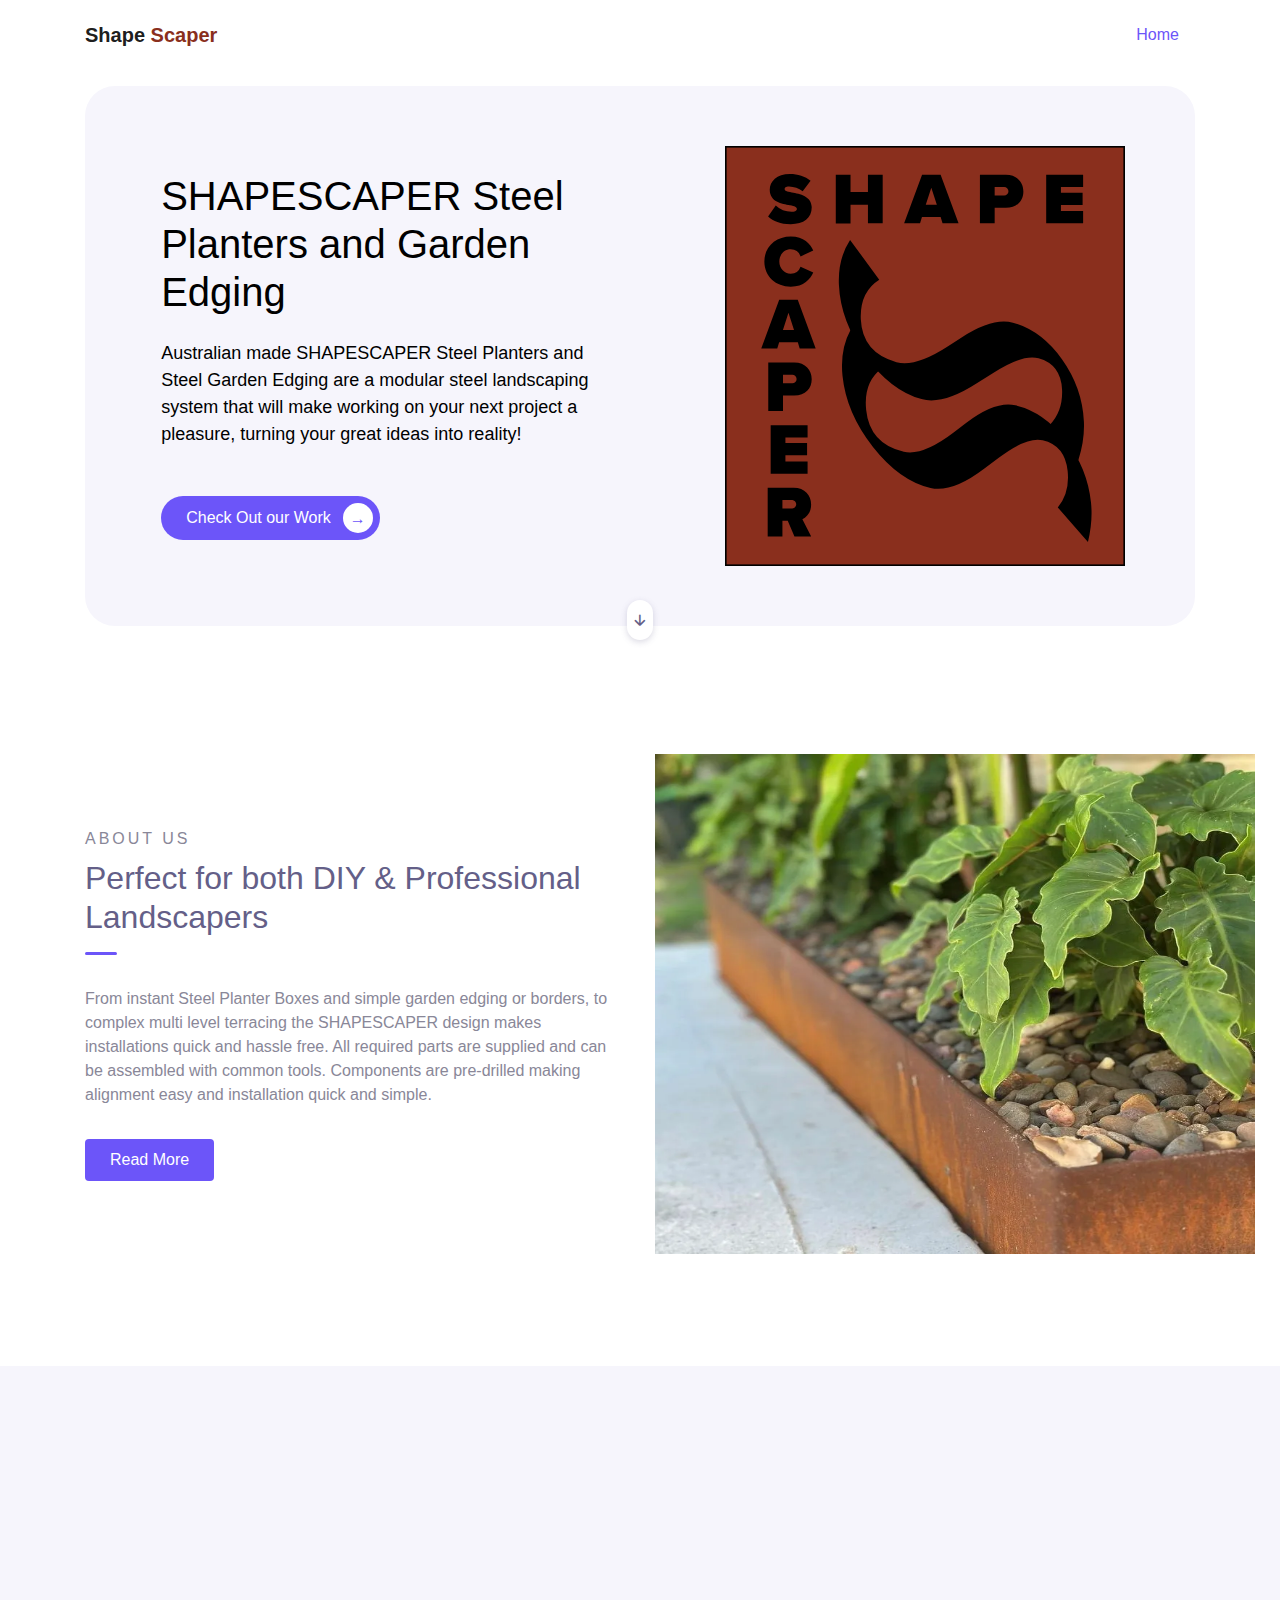
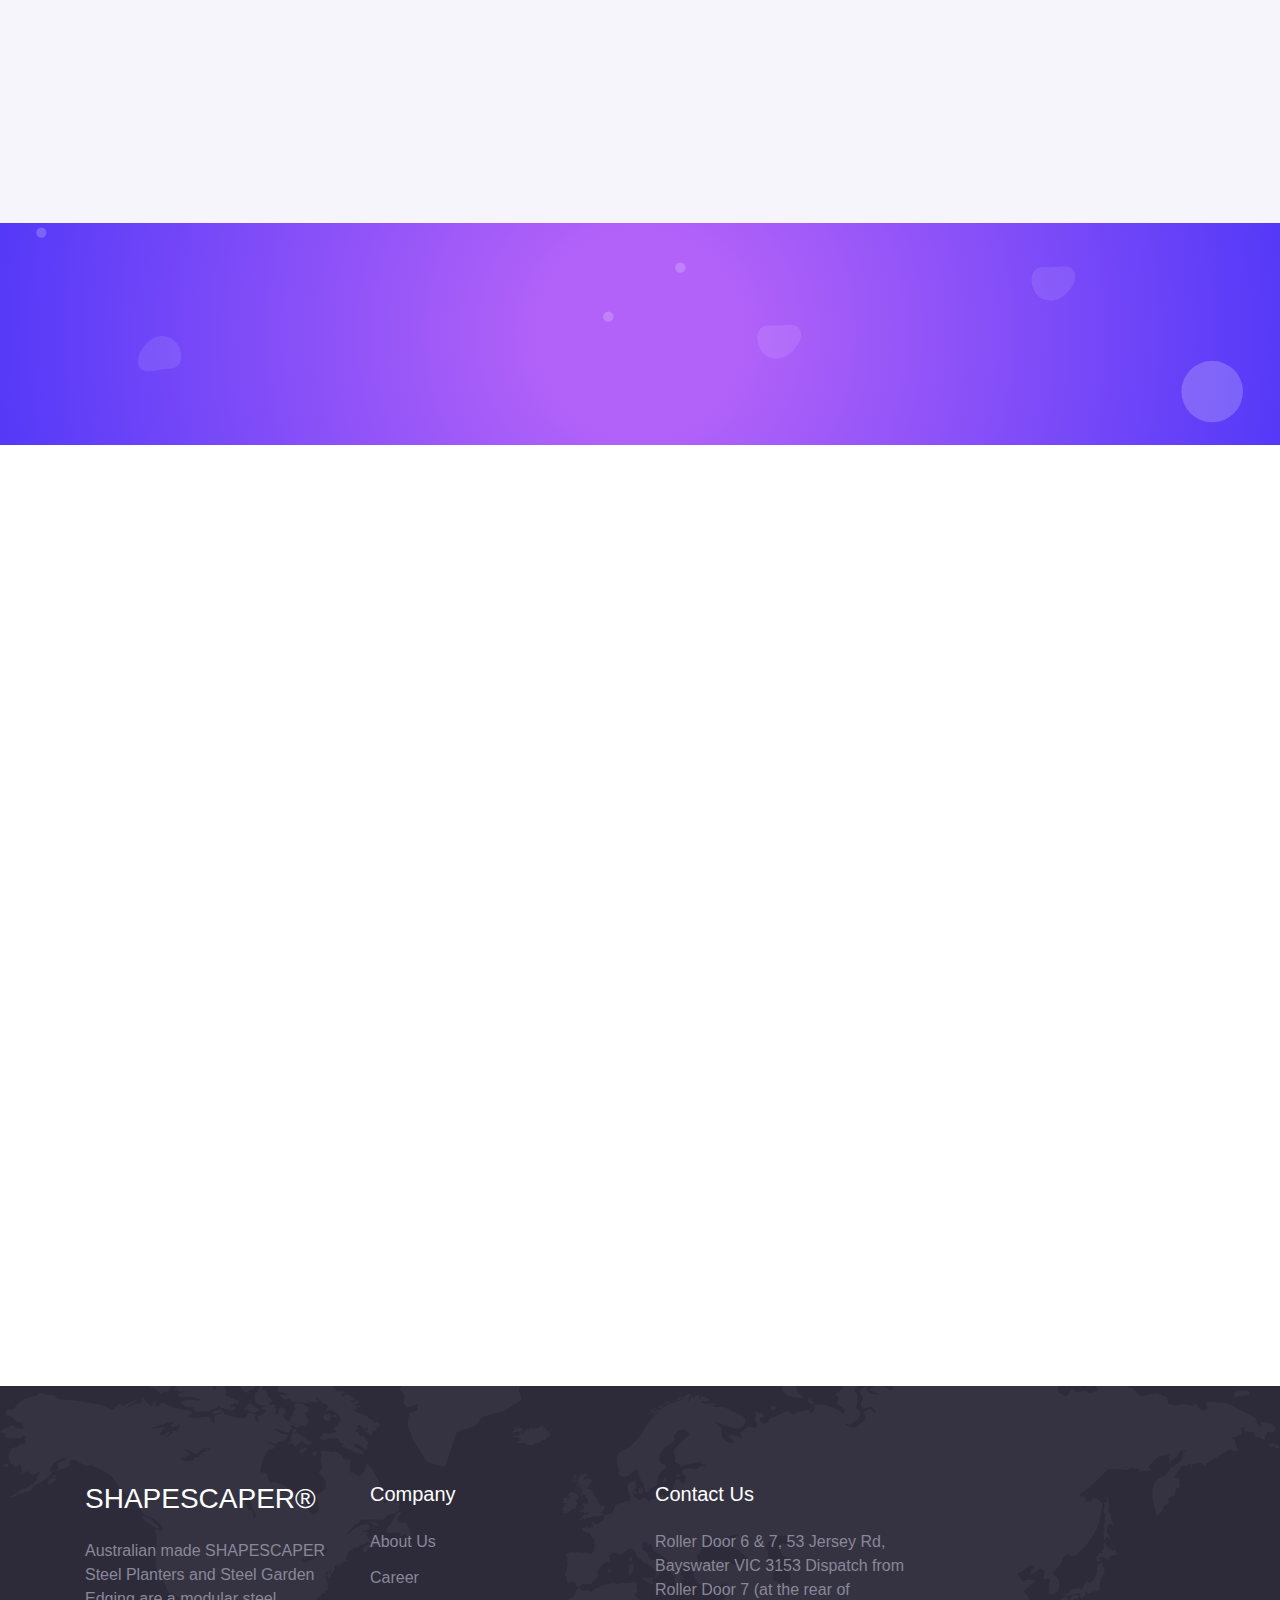
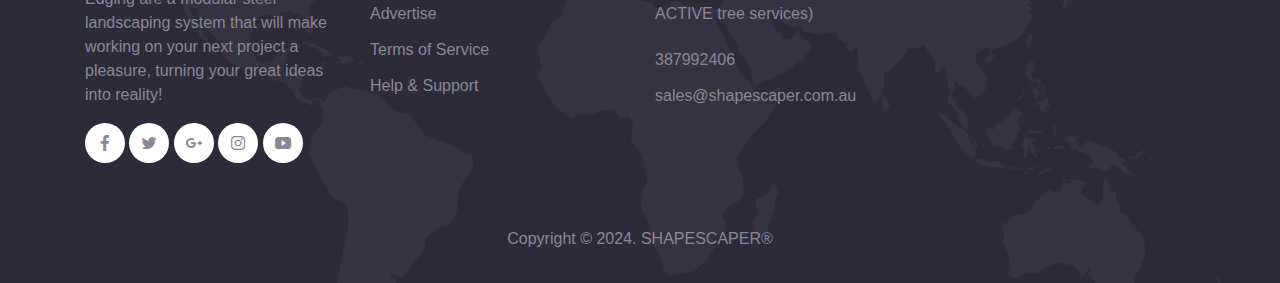
==== html/index.html @ 304dbf94 "added some stuff" ====
<!DOCTYPE html>
<html lang="en">
<head>
  <meta charset="UTF-8">
  <meta name="viewport" content="width=device-width, initial-scale=2">

  <meta http-equiv="X-UA-Compatible" content="ie=edge">
  <link rel="icon" href="../assets/img/Shapescaper™_logoB.svg" type="image/x-icon">

  <title>Shape Scaper</title>

  <link rel="stylesheet" href="../assets/css/maicons.css">

  <link rel="stylesheet" href="../assets/css/bootstrap.css">

  <link rel="stylesheet" href="../assets/vendor/animate/animate.css">

  <link rel="stylesheet" href="../assets/css/theme.css">

</head>
<body>

  <!-- Back to top button -->
  <div class="back-to-top"></div>

  <header>
    <nav class="navbar navbar-expand-lg navbar-light bg-white sticky" data-offset="500">
      <div class="container">
        <!-- <a href="#" class="navbar-brand">Shape<span class="text-primary"> Scaper</span></a> -->
        <a href="#" class="navbar-brand">Shape<font style="color: #8A2F1D;"> Scaper</ss=></a>

        <button class="navbar-toggler" data-toggle="collapse" data-target="#navbarContent" aria-controls="navbarContent" aria-expanded="false" aria-label="Toggle navigation">
          <span class="navbar-toggler-icon"></span>
        </button>

        <div class="navbar-collapse collapse" id="navbarContent">
          <ul class="navbar-nav ml-auto">
            <li class="nav-item active">
              <a class="nav-link" href="index.html">Home</a>
            </li>
            <!-- <li class="nav-item">
              <a class="nav-link" href="about.html">About</a>
            </li>
            <li class="nav-item">
              <a class="nav-link" href="service.html">Services</a>
            </li>
            <li class="nav-item">
              <a class="nav-link" href="blog.html">Blog</a>
            </li>
            <li class="nav-item">
              <a class="nav-link" href="contact.html">Contact</a>
            </li>
            <li class="nav-item">
              <a class="btn btn-primary ml-lg-2" href="#">Free Analytics</a>
            </li> -->
          </ul>
        </div>

      </div>
    </nav>

    <div class="container">
      <div class="page-banner home-banner">
        <div class="row align-items-center flex-wrap-reverse h-100">
          <div class="col-md-6 py-5 wow fadeInLeft">
            <font style="color: #000000;"><h1 class="mb-4">SHAPESCAPER Steel Planters and Garden Edging</h1></font>
            <font style="color: #000000;"><p class="text-lg text mb-5">Australian made SHAPESCAPER Steel Planters and Steel Garden Edging are a modular steel landscaping system that will make
            working on your next project a pleasure, turning your great ideas into reality!</p></font>
            <!-- <a href="#" class="btn btn-primary btn-split">Check Out our Work <div class="fab"><span class="mai-play"></span></div></a> -->
            <a href="#" class="btn btn-primary btn-split">Check Out our Work <div class="fab"><span class="mai-arrow">&rarr;</span></div></a>
          </div>
          <div class="col-md-6 py-5 wow zoomIn">
            <div class="img-fluid text-center">
              <img src="../assets/img/Shapescaper™_logoB.svg" alt="">
            </div>
          </div>
        </div>
        <a href="#about" class="btn-scroll" data-role="smoothscroll"><span class="mai-arrow-down"></span></a>
      </div>
    </div>
  </header>

  <!-- <div class="page-section">
    <div class="container">
      <div class="row">
        <div class="col-lg-4">
          <div class="card-service wow fadeInUp">
            <div class="header">
              <img src="../assets/img/services/service-1.svg" alt="">
            </div>
            <div class="body">
              <h5 class="text-secondary">SEO Consultancy</h5>
              <p>We help you define your SEO objective & develop a realistic strategy with you</p>
              <a href="service.html" class="btn btn-primary">Read More</a>
            </div>
          </div>
        </div>
        <div class="col-lg-4">
          <div class="card-service wow fadeInUp">
            <div class="header">
              <img src="../assets/img/services/service-2.svg" alt="">
            </div>
            <div class="body">
              <h5 class="text-secondary">Content Marketing</h5>
              <p>We help you define your SEO objective & develop a realistic strategy with you</p>
              <a href="service.html" class="btn btn-primary">Read More</a>
            </div>
          </div>
        </div>
        <div class="col-lg-4">
          <div class="card-service wow fadeInUp">
            <div class="header">
              <img src="../assets/img/services/service-3.svg" alt="">
            </div>
            <div class="body">
              <h5 class="text-secondary">Keyword Research</h5>
              <p>We help you define your SEO objective & develop a realistic strategy with you</p>
              <a href="service.html" class="btn btn-primary">Read More</a>
            </div>
          </div>
        </div>
      </div>
    </div> comment this .container
  </div> -->
  <!-- .page-section -->

  <div class="page-section" id="about">
    <div class="container">
      <div class="row align-items-center">
        <div class="col-lg-6 py-3 wow fadeInUp">
          <span class="subhead">About us</span>
          <h2 class="title-section">Perfect for both DIY & Professional Landscapers</h2>
          <div class="divider"></div>

          <p>From instant Steel Planter Boxes and simple garden edging or borders, to complex multi level terracing the SHAPESCAPER
          design makes installations quick and hassle free.
          All required parts are supplied and can be assembled with common tools. Components are pre-drilled making alignment easy
          and installation quick and simple.</p>
          <a href="#" class="btn btn-primary mt-3">Read More</a>
        </div>
        <div class="col-lg-6 py-3 wow fadeInRight">
          <div class="img-fluid py-3 text-center">
            <img style="width: 600px; height: 500px;" src="../assets/img/1.webp" alt="">
          </div>
        </div>
      </div>
    </div> <!-- .container -->
  </div> <!-- .page-section -->

  <div class="page-section bg-light">
    <div class="container">
      <div class="text-center wow fadeInUp">
        <div class="subhead">Our services</div>
        <h2 class="title-section">Australian made Quality and Durability</h2>
        <div class="divider mx-auto"></div>
      </div>

      <div class="row">
        <div class="col-sm-6 col-lg-4 col-xl-3 py-3 wow zoomIn">
          <div class="features">
            <div class="header mb-3">
              <img style="height: 55px; width: 55px; border-radius: 50px;" src="../assets/img/2.webp" alt="">
            </div>
            <h5>Example</h5>
            <p>Example</p>
          </div>
        </div>
        <div class="col-sm-6 col-lg-4 col-xl-3 py-3 wow zoomIn">
          <div class="features">
            <div class="header mb-3">
              <img style="height: 55px; width: 55px; border-radius: 50px;" src="../assets/img/2.webp" alt="">
            </div>
            <h5>Example</h5>
            <p>Example</p>
          </div>
        </div>
        <div class="col-sm-6 col-lg-4 col-xl-3 py-3 wow zoomIn">
          <div class="features">
            <div class="header mb-3">
              <img style="height: 55px; width: 55px; border-radius: 50px;" src="../assets/img/2.webp" alt="">
            </div>
            <h5>Example</h5>
            <p>Example</p>
          </div>
        </div>
        <div class="col-sm-6 col-lg-4 col-xl-3 py-3 wow zoomIn">
          <div class="features">
            <div class="header mb-3">
              <img style="height: 55px; width: 55px; border-radius: 50px;" src="../assets/img/2.webp" alt="">
            </div>
            <h5>Example</h5>
            <p>Example</p>
          </div>
        </div>
        <!-- <div class="col-sm-6 col-lg-4 col-xl-3 py-3 wow zoomIn">
          <div class="features">
            <div class="header mb-3">
              <span class="mai-business"></span>
            </div>
            <h5>OnSite SEO</h5>
            <p>We analyse your website's structure, internal architecture & other key</p>
          </div>
        </div>
        <div class="col-sm-6 col-lg-4 col-xl-3 py-3 wow zoomIn">
          <div class="features">
            <div class="header mb-3">
              <span class="mai-business"></span>
            </div>
            <h5>OnSite SEO</h5>
            <p>We analyse your website's structure, internal architecture & other key</p>
          </div>
        </div>
        <div class="col-sm-6 col-lg-4 col-xl-3 py-3 wow zoomIn">
          <div class="features">
            <div class="header mb-3">
              <span class="mai-business"></span>
            </div>
            <h5>OnSite SEO</h5>
            <p>We analyse your website's structure, internal architecture & other key</p>
          </div>
        </div>
        <div class="col-sm-6 col-lg-4 col-xl-3 py-3 wow zoomIn">
          <div class="features">
            <div class="header mb-3">
              <span class="mai-business"></span>
            </div>
            <h5>OnSite SEO</h5>
            <p>We analyse your website's structure, internal architecture & other key</p>
          </div>
        </div>
        <div class="col-sm-6 col-lg-4 col-xl-3 py-3 wow zoomIn">
          <div class="features">
            <div class="header mb-3">
              <span class="mai-business"></span>
            </div>
            <h5>OnSite SEO</h5>
            <p>We analyse your website's structure, internal architecture & other key</p>
          </div>
        </div>
        <div class="col-sm-6 col-lg-4 col-xl-3 py-3 wow zoomIn">
          <div class="features">
            <div class="header mb-3">
              <span class="mai-business"></span>
            </div>
            <h5>OnSite SEO</h5>
            <p>We analyse your website's structure, internal architecture & other key</p>
          </div>
        </div>
        <div class="col-sm-6 col-lg-4 col-xl-3 py-3 wow zoomIn">
          <div class="features">
            <div class="header mb-3">
              <span class="mai-business"></span>
            </div>
            <h5>OnSite SEO</h5>
            <p>We analyse your website's structure, internal architecture & other key</p>
          </div>
        </div> -->
      </div>
    </div> <!-- .container -->
  </div> <!-- .page-section -->

  <div class="page-section banner-seo-check">
    <div class="wrap bg-image" style="background-image: url(../assets/img/bg_pattern.svg);">
      <div class="container text-center">
        <div class="row justify-content-center wow fadeInUp">
          <div class="col-lg-8">
            <h2 class="mb-4">Open Mon-Fri 7.00am-5.00pm</h2>
            <!-- <form action="#">
              <input type="text" class="form-control" placeholder="E.g google.com">
              <button type="submit" class="btn btn-success">Check Now</button>
            </form> -->
          </div>
        </div>
      </div> <!-- .container -->
    </div> <!-- .wrap -->
  </div> <!-- .page-section -->

  <!-- <div class="page-section">
    <div class="container">
      <div class="text-center wow fadeInUp">
        <div class="subhead">Pricing Plan</div>
        <h2 class="title-section">Choose plan the right for you</h2>
        <div class="divider mx-auto"></div>
      </div>
      <div class="row mt-5">
        <div class="col-lg-4 py-3 wow zoomIn">
          <div class="card-pricing">
            <div class="header">
              <div class="pricing-type">Basic</div>
              <div class="price">
                <span class="dollar">$</span>
                <h1>39<span class="suffix">.99</span></h1>
              </div>
              <h5>Per Month</h5>
            </div>
            <div class="body">
              <p>25 Analytics <span class="suffix">Campaign</span></p>
              <p>1,300 Change <span class="suffix">Keywords</span></p>
              <p>Social Media <span class="suffix">Reviews</span></p>
              <p>1 Free <span class="suffix">Optimization</span></p>
              <p>24/7 <span class="suffix">Support</span></p>
            </div>
            <div class="footer">
              <a href="#" class="btn btn-pricing btn-block">Subscribe</a>
            </div>
          </div>
        </div>

        <div class="col-lg-4 py-3 wow zoomIn">
          <div class="card-pricing marked">
            <div class="header">
              <div class="pricing-type">Standar</div>
              <div class="price">
                <span class="dollar">$</span>
                <h1>59<span class="suffix">.99</span></h1>
              </div>
              <h5>Per Month</h5>
            </div>
            <div class="body">
              <p>25 Analytics <span class="suffix">Campaign</span></p>
              <p>1,300 Change <span class="suffix">Keywords</span></p>
              <p>Social Media <span class="suffix">Reviews</span></p>
              <p>1 Free <span class="suffix">Optimization</span></p>
              <p>24/7 <span class="suffix">Support</span></p>
            </div>
            <div class="footer">
              <a href="#" class="btn btn-pricing btn-block">Subscribe</a>
            </div>
          </div>
        </div>

        <div class="col-lg-4 py-3 wow zoomIn">
          <div class="card-pricing">
            <div class="header">
              <div class="pricing-type">Professional</div>
              <div class="price">
                <span class="dollar">$</span>
                <h1>99<span class="suffix">.99</span></h1>
              </div>
              <h5>Per Month</h5>
            </div>
            <div class="body">
              <p>25 Analytics <span class="suffix">Campaign</span></p>
              <p>1,300 Change <span class="suffix">Keywords</span></p>
              <p>Social Media <span class="suffix">Reviews</span></p>
              <p>1 Free <span class="suffix">Optimization</span></p>
              <p>24/7 <span class="suffix">Support</span></p>
            </div>
            <div class="footer">
              <a href="#" class="btn btn-pricing btn-block">Subscribe</a>
            </div>
          </div>
        </div>

      </div>
    </div> 
    .container
  </div>  -->
  <!-- .page-section -->

  <!-- Banner info -->
  <!--<div class="page-section banner-info">
    <div class="wrap bg-image" style="background-image: url(../assets/img/bg_pattern.svg);">
      <div class="container">
        <div class="row align-items-center">
          <div class="col-lg-6 py-3 pr-lg-5 wow fadeInUp">
            <h2 class="title-section">SEO to Improve Brand <br> Visibility</h2>
            <div class="divider"></div>
            <p>We're an experienced and talented team of passionate consultants who breathe with search engine marketing.</p>
            
            <ul class="theme-list theme-list-light text-white">
              <li>
                <div class="h5">SEO Content Strategy</div>
                <p>Lorem ipsum dolor sit amet, consetetur sadipscing elitr, sed diam nonumy eirmod tempor</p>
              </li>
              <li>
                <div class="h5">B2B SEO</div>
                <p>Lorem ipsum dolor sit amet, consetetur sadipscing elitr, sed diam nonumy eirmod tempor</p>
              </li>
            </ul>
          </div>
          <div class="col-lg-6 py-3 wow fadeInRight">
            <div class="img-fluid text-center">
              <img src="../assets/img/banner_image_2.svg" alt="">
            </div>
          </div>
        </div>
      </div>
    </div> .wrap
  </div> -->
  <!-- .page-section -->

  <!-- Blog -->
  <div class="page-section">
    <div class="container">
      <div class="text-center wow fadeInUp">
        <div class="subhead">Our Products</div>
        <h2 class="title-section">Choose product thats right for you</h2>
        <div class="divider mx-auto"></div>
      </div>

      <div class="row mt-5">
        <div class="col-lg-4 py-3 wow fadeInUp">
          <div class="card-blog">
            <div class="header">
              <div class="post-thumb">
                <img src="../assets/img/3.webp" alt="">
              </div>
            </div>
            <div class="body">
              <h5 class="post-title"><a href="#">Steel Hexagonal Planters</a></h5>
              <div class="post-date">SHAPESCAPER® planters feature a modular design that creates extremely durable and attractive weathering steel planters
              suitable for both domestic and commercial installation. The design incorporates smooth rounded edges and a top 40mm x
              20mm return rim for added strength and safety. Planters are supplied in two halves that are easily joined. They can also
              be combined with a range of extender lengths and angled corners to create your own custom designs. Pre-drilled holes
              make assembly very easy and alignment perfect every time.</div>
            </div>
          </div>
        </div>
        
        <div class="col-lg-4 py-3 wow fadeInUp">
          <div class="card-blog">
            <div class="header">
              <div class="post-thumb">
                <img src="../assets/img/4.webp" alt="">
              </div>
            </div>
            <div class="body">
              <h5 class="post-title"><a href="#">Steel Box Planters</a></h5>
              <div class="post-date">SHAPESCAPER® planters feature a modular design that creates extremely durable and attractive weathering steel planters
              suitable for both domestic and commercial installation. The design incorporates smooth rounded edges and a top 40mm x
              20mm return rim for added strength and safety. Planters are supplied in two halves that are easily joined. They can also
              be combined with a range of extender lengths to create your own custom designs. Pre-drilled holes make assembly very
              easy and alignment perfect every time.</div>
            </div>
          </div>
        </div>

        <div class="col-lg-4 py-3 wow fadeInUp">
          <div class="card-blog">
            <div class="header">
              <div class="post-thumb">
                <img src="../assets/img/5.webp" alt="">
              </div>
            </div>
            <div class="body">
              <h5 class="post-title"><a href="#">Steel Ring Planters</a></h5>
              <div class="post-date">SHAPESCAPER® ring planters integrate perfectly into any edging design and create extremely durable and attractive raised
              planters suitable for both domestic and commercial installation. The design incorporates smooth rounded top edges for added strength and safety. SHAPESCAPER® Rings can be supplied as either “open” , so they can go around existing trees or “closed”. Rings feature pre-drilled holes and pre-fixed connector plates that make alignment and closure quick and easy using the
              supplied rivets.</div>
            </div>
          </div>
        </div>

        <div class="col-12 mt-4 text-center wow fadeInUp">
          <a href="#" class="btn btn-primary">View More</a>
        </div>
      </div>
    </div>
  </div>

  <footer class="page-footer bg-image" style="background-image: url(../assets/img/world_pattern.svg);">
    <div class="container">
      <div class="row mb-5">
        <div class="col-lg-3 py-3">
          <h3>SHAPESCAPER®</h3>
          <p>Australian made SHAPESCAPER Steel Planters and Steel Garden Edging are a modular steel landscaping system that will make
          working on your next project a pleasure, turning your great ideas into reality!</p>

          <div class="social-media-button">
            <a href="#"><span class="mai-logo-facebook-f"></span></a>
            <a href="#"><span class="mai-logo-twitter"></span></a>
            <a href="#"><span class="mai-logo-google-plus-g"></span></a>
            <a href="#"><span class="mai-logo-instagram"></span></a>
            <a href="#"><span class="mai-logo-youtube"></span></a>
          </div>
        </div>
        <div class="col-lg-3 py-3">
          <h5>Company</h5>
          <ul class="footer-menu">
            <li><a href="#">About Us</a></li>
            <li><a href="#">Career</a></li>
            <li><a href="#">Advertise</a></li>
            <li><a href="#">Terms of Service</a></li>
            <li><a href="#">Help & Support</a></li>
          </ul>
        </div>
        <div class="col-lg-3 py-3">
          <h5>Contact Us</h5>
          <p>Roller Door 6 & 7, 53 Jersey Rd, Bayswater VIC 3153
          Dispatch from Roller Door 7
          (at the rear of ACTIVE tree services)</p>
          <a href="#" class="footer-link">387992406</a>
          <a href="#" class="footer-link">sales@shapescaper.com.au</a>
        </div>
        <!-- <div class="col-lg-3 py-3">
          <h5>Newsletter</h5>
          <p>Get updates, news or events on your mail.</p>
          <form action="#">
            <input type="text" class="form-control" placeholder="Enter your email..">
            <button type="submit" class="btn btn-success btn-block mt-2">Subscribe</button>
          </form>
        </div> -->
      </div>

      <p class="text-center" id="copyright">Copyright &copy; 2024. SHAPESCAPER®</a></p>
    </div>
  </footer>

<script src="../assets/js/jquery-3.5.1.min.js"></script>

<script src="../assets/js/bootstrap.bundle.min.js"></script>

<script src="../assets/js/google-maps.js"></script>

<script src="../assets/vendor/wow/wow.min.js"></script>

<script src="../assets/js/theme.js"></script>
  
</body>
</html>
---- assets/css/maicons.css ----
@font-face {
  font-family: 'maicons';
  src:  url('../fonts/maicons.eot?c9nlkl');
  src:  url('../fonts/maicons.eot?c9nlkl#iefix') format('embedded-opentype'),
    url('../fonts/maicons.ttf?c9nlkl') format('truetype'),
    url('../fonts/maicons.woff?c9nlkl') format('woff'),
    url('../fonts/maicons.svg?c9nlkl#maicons') format('svg');
  font-weight: normal;
  font-style: normal;
  font-display: block;
}

[class^="mai-"], [class*=" mai-"] {
  /* use !important to prevent issues with browser extensions that change fonts */
  font-family: 'maicons' !important;
  speak: none;
  font-style: normal;
  font-weight: normal;
  font-variant: normal;
  text-transform: none;
  line-height: 1;

  /* Better Font Rendering =========== */
  -webkit-font-smoothing: antialiased;
  -moz-osx-font-smoothing: grayscale;
}

.mai-add:before {
  content: "\e900";
}
.mai-add-circle:before {
  content: "\e901";
}
.mai-add-circle-outline:before {
  content: "\e902";
}
.mai-airplane:before {
  content: "\e903";
}
.mai-airplane-outline:before {
  content: "\e904";
}
.mai-alarm:before {
  content: "\e905";
}
.mai-alarm-outline:before {
  content: "\e906";
}
.mai-albums:before {
  content: "\e907";
}
.mai-albums-outline:before {
  content: "\e908";
}
.mai-alert:before {
  content: "\e909";
}
.mai-alert-circle:before {
  content: "\e90a";
}
.mai-alert-circle-outline:before {
  content: "\e90b";
}
.mai-analytics:before {
  content: "\e90c";
}
.mai-analytics-outline:before {
  content: "\e90d";
}
.mai-aperture:before {
  content: "\e90e";
}
.mai-aperture-outline:before {
  content: "\e90f";
}
.mai-apps:before {
  content: "\e910";
}
.mai-apps-outline:before {
  content: "\e911";
}
.mai-archive:before {
  content: "\e912";
}
.mai-archive-outline:before {
  content: "\e913";
}
.mai-arrow-back:before {
  content: "\e914";
}
.mai-arrow-back-circle:before {
  content: "\e915";
}
.mai-arrow-back-circle-outline:before {
  content: "\e916";
}
.mai-arrow-down:before {
  content: "\e917";
}
.mai-arrow-down-circle:before {
  content: "\e918";
}
.mai-arrow-down-circle-outline:before {
  content: "\e919";
}
.mai-arrow-forward:before {
  content: "\e91a";
}
.mai-arrow-forward-circle:before {
  content: "\e91b";
}
.mai-arrow-forward-circle-outline:before {
  content: "\e91c";
}
.mai-arrow-redo:before {
  content: "\e91d";
}
.mai-arrow-redo-circle:before {
  content: "\e91e";
}
.mai-arrow-redo-circle-outline:before {
  content: "\e91f";
}
.mai-arrow-redo-outline:before {
  content: "\e920";
}
.mai-arrow-undo:before {
  content: "\e921";
}
.mai-arrow-undo-circle:before {
  content: "\e922";
}
.mai-arrow-undo-circle-outline:before {
  content: "\e923";
}
.mai-arrow-undo-outline:before {
  content: "\e924";
}
.mai-arrow-up:before {
  content: "\e925";
}
.mai-arrow-up-circle:before {
  content: "\e926";
}
.mai-arrow-up-circle-outline:before {
  content: "\e927";
}
.mai-at:before {
  content: "\e928";
}
.mai-at-circle:before {
  content: "\e929";
}
.mai-at-circle-outline:before {
  content: "\e92a";
}
.mai-attach:before {
  content: "\e92b";
}
.mai-attach-outline:before {
  content: "\e92c";
}
.mai-backspace:before {
  content: "\e92d";
}
.mai-backspace-outline:before {
  content: "\e92e";
}
.mai-bandage:before {
  content: "\e92f";
}
.mai-bandage-outline:before {
  content: "\e930";
}
.mai-bar-chart:before {
  content: "\e932";
}
.mai-bar-chart-outline:before {
  content: "\e933";
}
.mai-barbell:before {
  content: "\e931";
}
.mai-barcode:before {
  content: "\e934";
}
.mai-barcode-outline:before {
  content: "\e935";
}
.mai-baseball:before {
  content: "\e936";
}
.mai-baseball-outline:before {
  content: "\e937";
}
.mai-basket:before {
  content: "\e938";
}
.mai-basket-outline:before {
  content: "\e93b";
}
.mai-basketball:before {
  content: "\e939";
}
.mai-basketball-outline:before {
  content: "\e93a";
}
.mai-battery-charging:before {
  content: "\e93c";
}
.mai-battery-dead:before {
  content: "\e93d";
}
.mai-battery-full:before {
  content: "\e93e";
}
.mai-battery-half:before {
  content: "\e93f";
}
.mai-beaker:before {
  content: "\e940";
}
.mai-beaker-outline:before {
  content: "\e941";
}
.mai-bed:before {
  content: "\e942";
}
.mai-bed-outline:before {
  content: "\e943";
}
.mai-beer:before {
  content: "\e944";
}
.mai-beer-outline:before {
  content: "\e945";
}
.mai-bicycle:before {
  content: "\e946";
}
.mai-bluetooth:before {
  content: "\e947";
}
.mai-boat:before {
  content: "\e948";
}
.mai-boat-outline:before {
  content: "\e949";
}
.mai-body:before {
  content: "\e94a";
}
.mai-body-outline:before {
  content: "\e94b";
}
.mai-bonfire:before {
  content: "\e94c";
}
.mai-bonfire-outline:before {
  content: "\e94d";
}
.mai-book:before {
  content: "\e94e";
}
.mai-book-outline:before {
  content: "\e953";
}
.mai-bookmark:before {
  content: "\e94f";
}
.mai-bookmark-outline:before {
  content: "\e950";
}
.mai-bookmarks:before {
  content: "\e951";
}
.mai-bookmarks-outline:before {
  content: "\e952";
}
.mai-briefcase:before {
  content: "\e954";
}
.mai-briefcase-outline:before {
  content: "\e955";
}
.mai-browsers:before {
  content: "\e956";
}
.mai-browsers-outline:before {
  content: "\e957";
}
.mai-brush:before {
  content: "\e958";
}
.mai-brush-outline:before {
  content: "\e959";
}
.mai-bug:before {
  content: "\e95a";
}
.mai-bug-outline:before {
  content: "\e95b";
}
.mai-build:before {
  content: "\e95c";
}
.mai-build-outline:before {
  content: "\e95d";
}
.mai-bulb:before {
  content: "\e95e";
}
.mai-bulb-outline:before {
  content: "\e95f";
}
.mai-bus:before {
  content: "\e960";
}
.mai-bus-outline:before {
  content: "\e963";
}
.mai-business:before {
  content: "\e961";
}
.mai-business-outline:before {
  content: "\e962";
}
.mai-cafe:before {
  content: "\e964";
}
.mai-cafe-outline:before {
  content: "\e965";
}
.mai-calculator:before {
  content: "\e966";
}
.mai-calculator-outline:before {
  content: "\e967";
}
.mai-calendar:before {
  content: "\e968";
}
.mai-calendar-outline:before {
  content: "\e969";
}
.mai-call:before {
  content: "\e96a";
}
.mai-call-outline:before {
  content: "\e96b";
}
.mai-camera:before {
  content: "\e96c";
}
.mai-camera-outline:before {
  content: "\e96d";
}
.mai-camera-reverse:before {
  content: "\e96e";
}
.mai-camera-reverse-outline:before {
  content: "\e96f";
}
.mai-car:before {
  content: "\e970";
}
.mai-car-outline:before {
  content: "\e97f";
}
.mai-car-sport:before {
  content: "\e980";
}
.mai-car-sport-outline:before {
  content: "\e981";
}
.mai-card:before {
  content: "\e971";
}
.mai-card-outline:before {
  content: "\e972";
}
.mai-caret-back:before {
  content: "\e973";
}
.mai-caret-back-circle:before {
  content: "\e974";
}
.mai-caret-back-circle-outline:before {
  content: "\e975";
}
.mai-caret-down:before {
  content: "\e976";
}
.mai-caret-down-circle:before {
  content: "\e977";
}
.mai-caret-down-circle-outline:before {
  content: "\e978";
}
.mai-caret-forward:before {
  content: "\e979";
}
.mai-caret-forward-circle:before {
  content: "\e97a";
}
.mai-caret-forward-circle-outline:before {
  content: "\e97b";
}
.mai-caret-up:before {
  content: "\e97c";
}
.mai-caret-up-circle:before {
  content: "\e97d";
}
.mai-caret-up-circle-outline:before {
  content: "\e97e";
}
.mai-cart:before {
  content: "\e982";
}
.mai-cart-outline:before {
  content: "\e983";
}
.mai-cash:before {
  content: "\e984";
}
.mai-cash-outline:before {
  content: "\e985";
}
.mai-chatbox:before {
  content: "\e986";
}
.mai-chatbox-ellipses:before {
  content: "\e987";
}
.mai-chatbox-ellipses-outline:before {
  content: "\e988";
}
.mai-chatbox-outline:before {
  content: "\e989";
}
.mai-chatbubble:before {
  content: "\e98a";
}
.mai-chatbubble-ellipses:before {
  content: "\e98b";
}
.mai-chatbubble-ellipses-outline:before {
  content: "\e98c";
}
.mai-chatbubble-outline:before {
  content: "\e98d";
}
.mai-chatbubbles:before {
  content: "\e98e";
}
.mai-chatbubbles-outline:before {
  content: "\e98f";
}
.mai-checkbox:before {
  content: "\e990";
}
.mai-checkbox-outline:before {
  content: "\e991";
}
.mai-checkmark:before {
  content: "\e992";
}
.mai-checkmark-circle:before {
  content: "\e993";
}
.mai-checkmark-circle-outline:before {
  content: "\e994";
}
.mai-checkmark-done:before {
  content: "\e995";
}
.mai-checkmark-done-circle:before {
  content: "\e996";
}
.mai-checkmark-done-circle-outline:before {
  content: "\e997";
}
.mai-chevron-back:before {
  content: "\e998";
}
.mai-chevron-back-circle:before {
  content: "\e999";
}
.mai-chevron-back-circle-outline:before {
  content: "\e99a";
}
.mai-chevron-down:before {
  content: "\e99b";
}
.mai-chevron-down-circle:before {
  content: "\e99c";
}
.mai-chevron-down-circle-outline:before {
  content: "\e99d";
}
.mai-chevron-forward:before {
  content: "\e99e";
}
.mai-chevron-forward-circle:before {
  content: "\e99f";
}
.mai-chevron-forward-circle-outline:before {
  content: "\e9a0";
}
.mai-chevron-up:before {
  content: "\e9a1";
}
.mai-chevron-up-circle:before {
  content: "\e9a2";
}
.mai-chevron-up-circle-outline:before {
  content: "\e9a3";
}
.mai-clipboard:before {
  content: "\e9a4";
}
.mai-clipboard-outline:before {
  content: "\e9a5";
}
.mai-close:before {
  content: "\e9a6";
}
.mai-close-circle:before {
  content: "\e9a7";
}
.mai-close-circle-outline:before {
  content: "\e9a8";
}
.mai-cloud:before {
  content: "\e9a9";
}
.mai-cloud-circle:before {
  content: "\e9aa";
}
.mai-cloud-circle-outline:before {
  content: "\e9ab";
}
.mai-cloud-done:before {
  content: "\e9ac";
}
.mai-cloud-done-outline:before {
  content: "\e9ad";
}
.mai-cloud-download:before {
  content: "\e9ae";
}
.mai-cloud-download-outline:before {
  content: "\e9af";
}
.mai-cloud-offline:before {
  content: "\e9b0";
}
.mai-cloud-offline-outline:before {
  content: "\e9b1";
}
.mai-cloud-outline:before {
  content: "\e9b2";
}
.mai-cloud-upload:before {
  content: "\e9b3";
}
.mai-cloud-upload-outline:before {
  content: "\e9b4";
}
.mai-cloudy:before {
  content: "\e9b5";
}
.mai-cloudy-night:before {
  content: "\e9b6";
}
.mai-cloudy-night-outline:before {
  content: "\e9b7";
}
.mai-cloudy-outline:before {
  content: "\e9b8";
}
.mai-code:before {
  content: "\e9b9";
}
.mai-code-download:before {
  content: "\e9ba";
}
.mai-code-slash:before {
  content: "\e9bb";
}
.mai-code-working:before {
  content: "\e9bc";
}
.mai-cog:before {
  content: "\e9bd";
}
.mai-color-fill:before {
  content: "\e9be";
}
.mai-color-fill-outline:before {
  content: "\e9bf";
}
.mai-color-filter:before {
  content: "\e9c0";
}
.mai-color-filter-outline:before {
  content: "\e9c1";
}
.mai-color-palette:before {
  content: "\e9c2";
}
.mai-color-palette-outline:before {
  content: "\e9c3";
}
.mai-color-wand:before {
  content: "\e9c4";
}
.mai-color-wand-outline:before {
  content: "\e9c5";
}
.mai-compass:before {
  content: "\e9c6";
}
.mai-compass-outline:before {
  content: "\e9c7";
}
.mai-construct:before {
  content: "\e9c8";
}
.mai-construct-outline:before {
  content: "\e9c9";
}
.mai-contract:before {
  content: "\e9ca";
}
.mai-contrast:before {
  content: "\e9cb";
}
.mai-copy:before {
  content: "\e9cc";
}
.mai-copy-outline:before {
  content: "\e9cd";
}
.mai-create:before {
  content: "\e9ce";
}
.mai-create-outline:before {
  content: "\e9cf";
}
.mai-crop:before {
  content: "\e9d0";
}
.mai-cube:before {
  content: "\e9d1";
}
.mai-cube-outline:before {
  content: "\e9d2";
}
.mai-cut:before {
  content: "\e9d3";
}
.mai-desktop:before {
  content: "\e9d4";
}
.mai-desktop-outline:before {
  content: "\e9d5";
}
.mai-disc:before {
  content: "\e9d6";
}
.mai-disc-outline:before {
  content: "\e9d7";
}
.mai-document:before {
  content: "\e9d8";
}
.mai-document-outline:before {
  content: "\e9d9";
}
.mai-document-text:before {
  content: "\e9dc";
}
.mai-document-text-outline:before {
  content: "\e9dd";
}
.mai-documents:before {
  content: "\e9da";
}
.mai-documents-outline:before {
  content: "\e9db";
}
.mai-download:before {
  content: "\e9de";
}
.mai-download-outline:before {
  content: "\e9df";
}
.mai-duplicate:before {
  content: "\e9e0";
}
.mai-duplicate-outline:before {
  content: "\e9e1";
}
.mai-ear:before {
  content: "\e9e2";
}
.mai-ear-outline:before {
  content: "\e9e3";
}
.mai-earth:before {
  content: "\e9e4";
}
.mai-earth-outline:before {
  content: "\e9e5";
}
.mai-easel:before {
  content: "\e9e6";
}
.mai-easel-outline:before {
  content: "\e9e7";
}
.mai-egg:before {
  content: "\e9e8";
}
.mai-egg-outline:before {
  content: "\e9e9";
}
.mai-ellipse:before {
  content: "\e9ea";
}
.mai-ellipse-outline:before {
  content: "\e9eb";
}
.mai-ellipsis-horizontal:before {
  content: "\e9ec";
}
.mai-ellipsis-horizontal-circle:before {
  content: "\e9ed";
}
.mai-ellipsis-vertical:before {
  content: "\e9ee";
}
.mai-ellipsis-vertical-circle:before {
  content: "\e9ef";
}
.mai-enter:before {
  content: "\e9f0";
}
.mai-enter-outline:before {
  content: "\e9f1";
}
.mai-exit:before {
  content: "\e9f2";
}
.mai-exit-outline:before {
  content: "\e9f3";
}
.mai-expand:before {
  content: "\e9f4";
}
.mai-eye:before {
  content: "\e9f5";
}
.mai-eye-off:before {
  content: "\e9f8";
}
.mai-eye-off-outline:before {
  content: "\e9f9";
}
.mai-eye-outline:before {
  content: "\e9fa";
}
.mai-eyedrop:before {
  content: "\e9f6";
}
.mai-eyedrop-outline:before {
  content: "\e9f7";
}
.mai-fast-food:before {
  content: "\e9fb";
}
.mai-fast-food-outline:before {
  content: "\e9fc";
}
.mai-female:before {
  content: "\e9fd";
}
.mai-file-tray:before {
  content: "\e9fe";
}
.mai-file-tray-full:before {
  content: "\e9ff";
}
.mai-file-tray-full-outline:before {
  content: "\ea00";
}
.mai-file-tray-outline:before {
  content: "\ea01";
}
.mai-film:before {
  content: "\ea02";
}
.mai-film-outline:before {
  content: "\ea03";
}
.mai-filter:before {
  content: "\ea04";
}
.mai-finger-print:before {
  content: "\ea05";
}
.mai-fitness:before {
  content: "\ea06";
}
.mai-fitness-outline:before {
  content: "\ea07";
}
.mai-flag:before {
  content: "\ea08";
}
.mai-flag-outline:before {
  content: "\ea09";
}
.mai-flame:before {
  content: "\ea0a";
}
.mai-flame-outline:before {
  content: "\ea0b";
}
.mai-flash:before {
  content: "\ea0c";
}
.mai-flash-off:before {
  content: "\ea0f";
}
.mai-flash-off-outline:before {
  content: "\ea10";
}
.mai-flash-outline:before {
  content: "\ea11";
}
.mai-flashlight:before {
  content: "\ea0d";
}
.mai-flashlight-outline:before {
  content: "\ea0e";
}
.mai-flask:before {
  content: "\ea12";
}
.mai-flask-outline:before {
  content: "\ea13";
}
.mai-flower:before {
  content: "\ea14";
}
.mai-flower-outline:before {
  content: "\ea15";
}
.mai-folder:before {
  content: "\ea16";
}
.mai-folder-open:before {
  content: "\ea17";
}
.mai-folder-open-outline:before {
  content: "\ea18";
}
.mai-folder-outline:before {
  content: "\ea19";
}
.mai-football:before {
  content: "\ea1a";
}
.mai-football-outline:before {
  content: "\ea1b";
}
.mai-funnel:before {
  content: "\ea1c";
}
.mai-funnel-outline:before {
  content: "\ea1d";
}
.mai-game-controller:before {
  content: "\ea1e";
}
.mai-game-controller-outline:before {
  content: "\ea1f";
}
.mai-gift:before {
  content: "\ea20";
}
.mai-gift-outline:before {
  content: "\ea21";
}
.mai-git-branch:before {
  content: "\ea22";
}
.mai-git-commit:before {
  content: "\ea23";
}
.mai-git-compare:before {
  content: "\ea24";
}
.mai-git-merge:before {
  content: "\ea25";
}
.mai-git-network:before {
  content: "\ea26";
}
.mai-git-pull-request:before {
  content: "\ea27";
}
.mai-glasses:before {
  content: "\ea28";
}
.mai-glasses-outline:before {
  content: "\ea29";
}
.mai-globe:before {
  content: "\ea2a";
}
.mai-globe-outline:before {
  content: "\ea2b";
}
.mai-golf:before {
  content: "\ea2c";
}
.mai-golf-outline:before {
  content: "\ea2d";
}
.mai-grid:before {
  content: "\ea2e";
}
.mai-grid-outline:before {
  content: "\ea2f";
}
.mai-hammer:before {
  content: "\ea30";
}
.mai-hammer-outline:before {
  content: "\ea31";
}
.mai-hand-left:before {
  content: "\ea32";
}
.mai-hand-left-outline:before {
  content: "\ea33";
}
.mai-hand-right:before {
  content: "\ea34";
}
.mai-hand-right-outline:before {
  content: "\ea35";
}
.mai-happy:before {
  content: "\ea36";
}
.mai-happy-outline:before {
  content: "\ea37";
}
.mai-hardware-chip:before {
  content: "\ea38";
}
.mai-hardware-chip-outline:before {
  content: "\ea39";
}
.mai-headset:before {
  content: "\ea3a";
}
.mai-headset-outline:before {
  content: "\ea3b";
}
.mai-heart:before {
  content: "\ea3c";
}
.mai-heart-circle:before {
  content: "\ea3d";
}
.mai-heart-circle-outline:before {
  content: "\ea3e";
}
.mai-heart-dislike:before {
  content: "\ea3f";
}
.mai-heart-dislike-circle:before {
  content: "\ea40";
}
.mai-heart-dislike-circle-outline:before {
  content: "\ea41";
}
.mai-heart-dislike-outline:before {
  content: "\ea42";
}
.mai-heart-half:before {
  content: "\ea43";
}
.mai-heart-half-outline:before {
  content: "\ea44";
}
.mai-heart-outline:before {
  content: "\ea45";
}
.mai-help:before {
  content: "\ea46";
}
.mai-help-buoy:before {
  content: "\ea47";
}
.mai-help-buoy-outline:before {
  content: "\ea48";
}
.mai-help-circle:before {
  content: "\ea49";
}
.mai-help-circle-outline:before {
  content: "\ea4a";
}
.mai-home:before {
  content: "\ea4b";
}
.mai-home-outline:before {
  content: "\ea4c";
}
.mai-hourglass:before {
  content: "\ea4d";
}
.mai-hourglass-outline:before {
  content: "\ea4e";
}
.mai-ice-cream:before {
  content: "\ea4f";
}
.mai-ice-cream-outline:before {
  content: "\ea50";
}
.mai-image:before {
  content: "\ea51";
}
.mai-image-outline:before {
  content: "\ea52";
}
.mai-images:before {
  content: "\ea53";
}
.mai-images-outline:before {
  content: "\ea54";
}
.mai-infinite:before {
  content: "\ea55";
}
.mai-information:before {
  content: "\ea56";
}
.mai-information-circle:before {
  content: "\ea57";
}
.mai-information-circle-outline:before {
  content: "\ea58";
}
.mai-journal:before {
  content: "\ea59";
}
.mai-journal-outline:before {
  content: "\ea5a";
}
.mai-key:before {
  content: "\ea5b";
}
.mai-key-outline:before {
  content: "\ea5c";
}
.mai-keypad:before {
  content: "\ea5d";
}
.mai-keypad-outline:before {
  content: "\ea5e";
}
.mai-language:before {
  content: "\ea5f";
}
.mai-laptop:before {
  content: "\ea60";
}
.mai-laptop-outline:before {
  content: "\ea61";
}
.mai-layers:before {
  content: "\ea62";
}
.mai-layers-outline:before {
  content: "\ea63";
}
.mai-leaf:before {
  content: "\ea64";
}
.mai-leaf-outline:before {
  content: "\ea65";
}
.mai-library:before {
  content: "\ea66";
}
.mai-library-outline:before {
  content: "\ea67";
}
.mai-link:before {
  content: "\ea68";
}
.mai-list:before {
  content: "\ea69";
}
.mai-list-circle:before {
  content: "\ea6a";
}
.mai-list-circle-outline:before {
  content: "\ea6b";
}
.mai-locate:before {
  content: "\ea6c";
}
.mai-location:before {
  content: "\ea6d";
}
.mai-location-outline:before {
  content: "\ea6e";
}
.mai-lock-closed:before {
  content: "\ea6f";
}
.mai-lock-closed-outline:before {
  content: "\ea70";
}
.mai-lock-open:before {
  content: "\ea71";
}
.mai-lock-open-outline:before {
  content: "\ea72";
}
.mai-log-in:before {
  content: "\ea73";
}
.mai-log-in-outline:before {
  content: "\ea74";
}
.mai-log-out:before {
  content: "\ea75";
}
.mai-log-out-outline:before {
  content: "\ea76";
}
.mai-logo-500px:before {
  content: "\ea8e";
}
.mai-logo-accessible-icon:before {
  content: "\eaef";
}
.mai-logo-accusoft:before {
  content: "\eba2";
}
.mai-logo-algolia:before {
  content: "\eba3";
}
.mai-logo-alipay:before {
  content: "\eba4";
}
.mai-logo-amazon:before {
  content: "\eba5";
}
.mai-logo-amplify:before {
  content: "\eba6";
}
.mai-logo-android:before {
  content: "\eba7";
}
.mai-logo-angular:before {
  content: "\eba8";
}
.mai-logo-apple:before {
  content: "\eba9";
}
.mai-logo-apple-appstore:before {
  content: "\ebaa";
}
.mai-logo-aws:before {
  content: "\ebab";
}
.mai-logo-behance:before {
  content: "\ebac";
}
.mai-logo-bitbucket:before {
  content: "\ebad";
}
.mai-logo-bitcoin:before {
  content: "\ebae";
}
.mai-logo-blackberry:before {
  content: "\ebaf";
}
.mai-logo-blogger:before {
  content: "\ebb0";
}
.mai-logo-buffer:before {
  content: "\ebb1";
}
.mai-logo-buysellads:before {
  content: "\ebb2";
}
.mai-logo-capacitor:before {
  content: "\ebb3";
}
.mai-logo-cc-amazon-pay:before {
  content: "\ebb4";
}
.mai-logo-cc-amex:before {
  content: "\ebb5";
}
.mai-logo-cc-apple-pay:before {
  content: "\ebb6";
}
.mai-logo-cc-diners-club:before {
  content: "\ebb7";
}
.mai-logo-cc-discover:before {
  content: "\ebb8";
}
.mai-logo-cc-jcb:before {
  content: "\ebb9";
}
.mai-logo-cc-mastercard:before {
  content: "\ebba";
}
.mai-logo-cc-paypal:before {
  content: "\ebbb";
}
.mai-logo-cc-stripe:before {
  content: "\ebbc";
}
.mai-logo-cc-visa:before {
  content: "\ebbd";
}
.mai-logo-chrome:before {
  content: "\ebbe";
}
.mai-logo-closed-captioning:before {
  content: "\ebbf";
}
.mai-logo-codepen:before {
  content: "\ebc0";
}
.mai-logo-cpanel:before {
  content: "\ebc1";
}
.mai-logo-creative-commons:before {
  content: "\ebc2";
}
.mai-logo-css3:before {
  content: "\ebc3";
}
.mai-logo-cuttlefish:before {
  content: "\ebc4";
}
.mai-logo-d-and-d:before {
  content: "\ebc5";
}
.mai-logo-dashcube:before {
  content: "\ebc6";
}
.mai-logo-designernews:before {
  content: "\ebc7";
}
.mai-logo-deviantart:before {
  content: "\ebc8";
}
.mai-logo-digg:before {
  content: "\ebc9";
}
.mai-logo-digital-ocean:before {
  content: "\ebca";
}
.mai-logo-discord:before {
  content: "\ebcb";
}
.mai-logo-discourse:before {
  content: "\ebcc";
}
.mai-logo-dochub:before {
  content: "\ebcd";
}
.mai-logo-docker:before {
  content: "\ebce";
}
.mai-logo-dribbble:before {
  content: "\ebcf";
}
.mai-logo-dropbox:before {
  content: "\ebd0";
}
.mai-logo-drupal:before {
  content: "\ebd1";
}
.mai-logo-dyalog:before {
  content: "\ebd2";
}
.mai-logo-earlybirds:before {
  content: "\ebd3";
}
.mai-logo-ebay:before {
  content: "\ebd4";
}
.mai-logo-edge:before {
  content: "\ebd5";
}
.mai-logo-electron:before {
  content: "\ebd6";
}
.mai-logo-elementor:before {
  content: "\ebd7";
}
.mai-logo-ello:before {
  content: "\ebd8";
}
.mai-logo-ember:before {
  content: "\ebd9";
}
.mai-logo-empire:before {
  content: "\ebda";
}
.mai-logo-envira:before {
  content: "\ebdb";
}
.mai-logo-erlang:before {
  content: "\ebdc";
}
.mai-logo-etsy:before {
  content: "\ebdd";
}
.mai-logo-euro:before {
  content: "\ebde";
}
.mai-logo-expeditedssl:before {
  content: "\ebdf";
}
.mai-logo-facebook:before {
  content: "\ebe0";
}
.mai-logo-facebook-f:before {
  content: "\ebe1";
}
.mai-logo-facebook-messenger:before {
  content: "\ebe2";
}
.mai-logo-firebase:before {
  content: "\ebe3";
}
.mai-logo-firefox:before {
  content: "\ebe4";
}
.mai-logo-flickr:before {
  content: "\ebe5";
}
.mai-logo-flipboard:before {
  content: "\ebe6";
}
.mai-logo-fly:before {
  content: "\ebe7";
}
.mai-logo-foursquare:before {
  content: "\ebe8";
}
.mai-logo-freebsd:before {
  content: "\ebe9";
}
.mai-logo-gg:before {
  content: "\ebea";
}
.mai-logo-git:before {
  content: "\ebeb";
}
.mai-logo-github:before {
  content: "\ebec";
}
.mai-logo-github-alt:before {
  content: "\ebed";
}
.mai-logo-gitlab:before {
  content: "\ebee";
}
.mai-logo-gitter:before {
  content: "\ebef";
}
.mai-logo-glide:before {
  content: "\ebf0";
}
.mai-logo-glide-g:before {
  content: "\ebf1";
}
.mai-logo-google:before {
  content: "\ebf2";
}
.mai-logo-google-drive:before {
  content: "\ebf3";
}
.mai-logo-google-play:before {
  content: "\ebf4";
}
.mai-logo-google-playstore:before {
  content: "\ebf5";
}
.mai-logo-google-plus:before {
  content: "\ebf6";
}
.mai-logo-google-plus-g:before {
  content: "\ebf7";
}
.mai-logo-google-wallet:before {
  content: "\ebf8";
}
.mai-logo-grunt:before {
  content: "\ebf9";
}
.mai-logo-gulp:before {
  content: "\ebfa";
}
.mai-logo-hackernews:before {
  content: "\ebfb";
}
.mai-logo-hotjar:before {
  content: "\ebfc";
}
.mai-logo-html5:before {
  content: "\ebfd";
}
.mai-logo-hubspot:before {
  content: "\ebfe";
}
.mai-logo-imdb:before {
  content: "\ebff";
}
.mai-logo-instagram:before {
  content: "\ec00";
}
.mai-logo-internet-explorer:before {
  content: "\ec01";
}
.mai-logo-ionic:before {
  content: "\ec02";
}
.mai-logo-ionitron:before {
  content: "\ec03";
}
.mai-logo-itunes:before {
  content: "\ec04";
}
.mai-logo-java:before {
  content: "\ec05";
}
.mai-logo-javascript:before {
  content: "\ec06";
}
.mai-logo-joomla:before {
  content: "\ec07";
}
.mai-logo-jsfiddle:before {
  content: "\ec08";
}
.mai-logo-keycdn:before {
  content: "\ec09";
}
.mai-logo-laravel:before {
  content: "\ec0a";
}
.mai-logo-lastfm:before {
  content: "\ec0b";
}
.mai-logo-leanpub:before {
  content: "\ec0c";
}
.mai-logo-less:before {
  content: "\ec0d";
}
.mai-logo-line:before {
  content: "\ec0e";
}
.mai-logo-linkedin:before {
  content: "\ec0f";
}
.mai-logo-linux:before {
  content: "\ec10";
}
.mai-logo-magento:before {
  content: "\ec11";
}
.mai-logo-mailchimp:before {
  content: "\ec12";
}
.mai-logo-markdown:before {
  content: "\ec13";
}
.mai-logo-maxcdn:before {
  content: "\ec14";
}
.mai-logo-medium:before {
  content: "\ec15";
}
.mai-logo-medium-m:before {
  content: "\ec16";
}
.mai-logo-meetup:before {
  content: "\ec17";
}
.mai-logo-microsoft:before {
  content: "\ec18";
}
.mai-logo-mix:before {
  content: "\ec19";
}
.mai-logo-mixcloud:before {
  content: "\ec1a";
}
.mai-logo-nodejs:before {
  content: "\ec1b";
}
.mai-logo-npm:before {
  content: "\ec1c";
}
.mai-logo-octocat:before {
  content: "\ec1d";
}
.mai-logo-opencart:before {
  content: "\ec1e";
}
.mai-logo-openid:before {
  content: "\ec1f";
}
.mai-logo-opera:before {
  content: "\ec20";
}
.mai-logo-patreon:before {
  content: "\ec21";
}
.mai-logo-paypal:before {
  content: "\ec22";
}
.mai-logo-php:before {
  content: "\ec23";
}
.mai-logo-pinterest:before {
  content: "\ec24";
}
.mai-logo-pinterest-p:before {
  content: "\ec25";
}
.mai-logo-playstation:before {
  content: "\ec26";
}
.mai-logo-product-hunt:before {
  content: "\ec27";
}
.mai-logo-pwa:before {
  content: "\ec28";
}
.mai-logo-python:before {
  content: "\ec29";
}
.mai-logo-qq:before {
  content: "\ec2a";
}
.mai-logo-quora:before {
  content: "\ec2b";
}
.mai-logo-react:before {
  content: "\ec2c";
}
.mai-logo-readme:before {
  content: "\ec2d";
}
.mai-logo-reddit:before {
  content: "\ec2e";
}
.mai-logo-researchgate:before {
  content: "\ec2f";
}
.mai-logo-rocketchat:before {
  content: "\ec30";
}
.mai-logo-rss:before {
  content: "\ec31";
}
.mai-logo-safari:before {
  content: "\ec32";
}
.mai-logo-sass:before {
  content: "\ec33";
}
.mai-logo-scribd:before {
  content: "\ec34";
}
.mai-logo-searchengin:before {
  content: "\ec35";
}
.mai-logo-sellcast:before {
  content: "\ec36";
}
.mai-logo-sellsy:before {
  content: "\ec37";
}
.mai-logo-skype:before {
  content: "\ec38";
}
.mai-logo-slack:before {
  content: "\ec39";
}
.mai-logo-slideshare:before {
  content: "\ec3a";
}
.mai-logo-snapchat:before {
  content: "\ec3b";
}
.mai-logo-soundcloud:before {
  content: "\ec3c";
}
.mai-logo-spotify:before {
  content: "\ec3d";
}
.mai-logo-squarespace:before {
  content: "\ec3e";
}
.mai-logo-stack-exchange:before {
  content: "\ec3f";
}
.mai-logo-stackoverflow:before {
  content: "\ec40";
}
.mai-logo-staylinked:before {
  content: "\ec41";
}
.mai-logo-steam:before {
  content: "\ec42";
}
.mai-logo-stencil:before {
  content: "\ec43";
}
.mai-logo-stripe:before {
  content: "\ec44";
}
.mai-logo-stripe-s:before {
  content: "\ec45";
}
.mai-logo-teamspeak:before {
  content: "\ec46";
}
.mai-logo-telegram:before {
  content: "\ec47";
}
.mai-logo-trello:before {
  content: "\ec48";
}
.mai-logo-tripadvisor:before {
  content: "\ec49";
}
.mai-logo-tumblr:before {
  content: "\ec4a";
}
.mai-logo-tux:before {
  content: "\ec4b";
}
.mai-logo-twitch:before {
  content: "\ec4c";
}
.mai-logo-twitter:before {
  content: "\ec4d";
}
.mai-logo-uber:before {
  content: "\ec4e";
}
.mai-logo-uikit:before {
  content: "\ec4f";
}
.mai-logo-usd:before {
  content: "\ec50";
}
.mai-logo-viacoin:before {
  content: "\ec51";
}
.mai-logo-viadeo:before {
  content: "\ec52";
}
.mai-logo-viber:before {
  content: "\ec53";
}
.mai-logo-vimeo:before {
  content: "\ec54";
}
.mai-logo-vk:before {
  content: "\ec55";
}
.mai-logo-vue:before {
  content: "\ec56";
}
.mai-logo-web-component:before {
  content: "\ec57";
}
.mai-logo-weebly:before {
  content: "\ec58";
}
.mai-logo-weibo:before {
  content: "\ec59";
}
.mai-logo-whatsapp:before {
  content: "\ec5a";
}
.mai-logo-whmcs:before {
  content: "\ec5b";
}
.mai-logo-wikipedia-w:before {
  content: "\ec5c";
}
.mai-logo-windows:before {
  content: "\ec5d";
}
.mai-logo-wix:before {
  content: "\ec5e";
}
.mai-logo-wordpress:before {
  content: "\ec5f";
}
.mai-logo-xbox:before {
  content: "\ec60";
}
.mai-logo-xing:before {
  content: "\ec61";
}
.mai-logo-yahoo:before {
  content: "\ec62";
}
.mai-logo-yen:before {
  content: "\ec63";
}
.mai-logo-youtube:before {
  content: "\ec64";
}
.mai-magnet:before {
  content: "\ea77";
}
.mai-magnet-outline:before {
  content: "\ea78";
}
.mai-mail:before {
  content: "\ea79";
}
.mai-mail-open:before {
  content: "\ea7a";
}
.mai-mail-open-outline:before {
  content: "\ea7b";
}
.mai-mail-outline:before {
  content: "\ea7c";
}
.mai-mail-unread:before {
  content: "\ea7d";
}
.mai-mail-unread-outline:before {
  content: "\ea7e";
}
.mai-male:before {
  content: "\ea7f";
}
.mai-male-female:before {
  content: "\ea80";
}
.mai-man:before {
  content: "\ea81";
}
.mai-man-outline:before {
  content: "\ea82";
}
.mai-map:before {
  content: "\ea83";
}
.mai-map-outline:before {
  content: "\ea84";
}
.mai-medal:before {
  content: "\ea85";
}
.mai-medal-outline:before {
  content: "\ea86";
}
.mai-medical:before {
  content: "\ea87";
}
.mai-medical-outline:before {
  content: "\ea88";
}
.mai-medkit:before {
  content: "\ea89";
}
.mai-medkit-outline:before {
  content: "\ea8a";
}
.mai-megaphone:before {
  content: "\ea8b";
}
.mai-megaphone-outline:before {
  content: "\ea8c";
}
.mai-menu:before {
  content: "\ea8d";
}
.mai-mic:before {
  content: "\ea8f";
}
.mai-mic-circle:before {
  content: "\ea90";
}
.mai-mic-circle-outline:before {
  content: "\ea91";
}
.mai-mic-off:before {
  content: "\ea92";
}
.mai-mic-off-circle:before {
  content: "\ea93";
}
.mai-mic-off-circle-outline:before {
  content: "\ea94";
}
.mai-mic-off-outline:before {
  content: "\ea95";
}
.mai-mic-outline:before {
  content: "\ea96";
}
.mai-moon:before {
  content: "\ea97";
}
.mai-moon-outline:before {
  content: "\ea98";
}
.mai-move:before {
  content: "\ea99";
}
.mai-musical-note:before {
  content: "\ea9a";
}
.mai-musical-note-outline:before {
  content: "\ea9b";
}
.mai-musical-notes:before {
  content: "\ea9c";
}
.mai-musical-notes-outline:before {
  content: "\ea9d";
}
.mai-navigate:before {
  content: "\ea9e";
}
.mai-navigate-circle:before {
  content: "\ea9f";
}
.mai-navigate-circle-outline:before {
  content: "\eaa0";
}
.mai-navigate-outline:before {
  content: "\eaa1";
}
.mai-newspaper:before {
  content: "\eaa2";
}
.mai-newspaper-outline:before {
  content: "\eaa3";
}
.mai-notifications:before {
  content: "\eaa4";
}
.mai-notifications-circle:before {
  content: "\eaa5";
}
.mai-notifications-circle-outline:before {
  content: "\eaa6";
}
.mai-notifications-off:before {
  content: "\eaa7";
}
.mai-notifications-off-circle:before {
  content: "\eaa8";
}
.mai-notifications-off-circle-outline:before {
  content: "\eaa9";
}
.mai-notifications-off-outline:before {
  content: "\eaaa";
}
.mai-notifications-outline:before {
  content: "\eaab";
}
.mai-nuclear:before {
  content: "\eaac";
}
.mai-nuclear-outline:before {
  content: "\eaad";
}
.mai-nutrition:before {
  content: "\eaae";
}
.mai-nutrition-outline:before {
  content: "\eaaf";
}
.mai-open:before {
  content: "\eab0";
}
.mai-open-outline:before {
  content: "\eab1";
}
.mai-options:before {
  content: "\eab2";
}
.mai-options-outline:before {
  content: "\eab3";
}
.mai-paper-plane:before {
  content: "\eab4";
}
.mai-paper-plane-outline:before {
  content: "\eab5";
}
.mai-partly-sunny:before {
  content: "\eab6";
}
.mai-partly-sunny-outline:before {
  content: "\eab7";
}
.mai-pause:before {
  content: "\eab8";
}
.mai-pause-circle:before {
  content: "\eab9";
}
.mai-pause-circle-outline:before {
  content: "\eaba";
}
.mai-paw:before {
  content: "\eabb";
}
.mai-paw-outline:before {
  content: "\eabc";
}
.mai-pencil:before {
  content: "\eabd";
}
.mai-people:before {
  content: "\eabe";
}
.mai-people-circle:before {
  content: "\eabf";
}
.mai-people-circle-outline:before {
  content: "\eac0";
}
.mai-people-outline:before {
  content: "\eac1";
}
.mai-person:before {
  content: "\eac2";
}
.mai-person-add:before {
  content: "\eac3";
}
.mai-person-add-outline:before {
  content: "\eac4";
}
.mai-person-circle:before {
  content: "\eac5";
}
.mai-person-circle-outline:before {
  content: "\eac6";
}
.mai-person-outline:before {
  content: "\eac7";
}
.mai-person-remove:before {
  content: "\eac8";
}
.mai-person-remove-outline:before {
  content: "\eac9";
}
.mai-phone-landscape:before {
  content: "\eaca";
}
.mai-phone-landscape-outline:before {
  content: "\eacb";
}
.mai-phone-portrait:before {
  content: "\eacc";
}
.mai-phone-portrait-outline:before {
  content: "\eacd";
}
.mai-pie-chart:before {
  content: "\eace";
}
.mai-pie-chart-outline:before {
  content: "\eacf";
}
.mai-pin:before {
  content: "\ead0";
}
.mai-pin-outline:before {
  content: "\ead1";
}
.mai-pint:before {
  content: "\ead2";
}
.mai-pint-outline:before {
  content: "\ead3";
}
.mai-pizza:before {
  content: "\ead4";
}
.mai-pizza-outline:before {
  content: "\ead5";
}
.mai-planet:before {
  content: "\ead6";
}
.mai-planet-outline:before {
  content: "\ead7";
}
.mai-play:before {
  content: "\ead8";
}
.mai-play-back:before {
  content: "\ead9";
}
.mai-play-back-circle:before {
  content: "\eada";
}
.mai-play-back-circle-outline:before {
  content: "\eadb";
}
.mai-play-back-outline:before {
  content: "\eadc";
}
.mai-play-circle:before {
  content: "\eadd";
}
.mai-play-circle-outline:before {
  content: "\eade";
}
.mai-play-forward:before {
  content: "\eadf";
}
.mai-play-forward-circle:before {
  content: "\eae0";
}
.mai-play-forward-circle-outline:before {
  content: "\eae1";
}
.mai-play-forward-outline:before {
  content: "\eae2";
}
.mai-play-outline:before {
  content: "\eae3";
}
.mai-play-skip-back:before {
  content: "\eae4";
}
.mai-play-skip-back-circle:before {
  content: "\eae5";
}
.mai-play-skip-back-circle-outline:before {
  content: "\eae6";
}
.mai-play-skip-back-outline:before {
  content: "\eae7";
}
.mai-play-skip-forward:before {
  content: "\eae8";
}
.mai-play-skip-forward-circle:before {
  content: "\eae9";
}
.mai-play-skip-forward-circle-outline:before {
  content: "\eaea";
}
.mai-play-skip-forward-outline:before {
  content: "\eaeb";
}
.mai-podium:before {
  content: "\eaec";
}
.mai-podium-outline:before {
  content: "\eaed";
}
.mai-power:before {
  content: "\eaee";
}
.mai-pricetag:before {
  content: "\eaf0";
}
.mai-pricetag-outline:before {
  content: "\eaf1";
}
.mai-pricetags:before {
  content: "\eaf2";
}
.mai-pricetags-outline:before {
  content: "\eaf3";
}
.mai-print:before {
  content: "\eaf4";
}
.mai-print-outline:before {
  content: "\eaf5";
}
.mai-pulse:before {
  content: "\eaf6";
}
.mai-pulse-outline:before {
  content: "\eaf7";
}
.mai-push:before {
  content: "\eaf8";
}
.mai-push-outline:before {
  content: "\eaf9";
}
.mai-qr-code:before {
  content: "\eafa";
}
.mai-qr-code-outline:before {
  content: "\eafb";
}
.mai-radio:before {
  content: "\eafc";
}
.mai-radio-button-off:before {
  content: "\eafd";
}
.mai-radio-button-on:before {
  content: "\eafe";
}
.mai-rainy:before {
  content: "\eaff";
}
.mai-rainy-outline:before {
  content: "\eb00";
}
.mai-reader:before {
  content: "\eb01";
}
.mai-reader-outline:before {
  content: "\eb02";
}
.mai-receipt:before {
  content: "\eb03";
}
.mai-receipt-outline:before {
  content: "\eb04";
}
.mai-recording:before {
  content: "\eb05";
}
.mai-recording-outline:before {
  content: "\eb06";
}
.mai-refresh:before {
  content: "\eb07";
}
.mai-refresh-circle:before {
  content: "\eb08";
}
.mai-refresh-circle-outline:before {
  content: "\eb09";
}
.mai-reload:before {
  content: "\eb0a";
}
.mai-reload-circle:before {
  content: "\eb0b";
}
.mai-reload-circle-outline:before {
  content: "\eb0c";
}
.mai-remove:before {
  content: "\eb0d";
}
.mai-remove-circle:before {
  content: "\eb0e";
}
.mai-remove-circle-outline:before {
  content: "\eb0f";
}
.mai-reorder-four:before {
  content: "\eb10";
}
.mai-reorder-three:before {
  content: "\eb11";
}
.mai-reorder-two:before {
  content: "\eb12";
}
.mai-repeat:before {
  content: "\eb13";
}
.mai-resize:before {
  content: "\eb14";
}
.mai-restaurant:before {
  content: "\eb15";
}
.mai-restaurant-outline:before {
  content: "\eb16";
}
.mai-return-down-back:before {
  content: "\eb17";
}
.mai-return-down-forward:before {
  content: "\eb18";
}
.mai-return-up-back:before {
  content: "\eb19";
}
.mai-return-up-forward:before {
  content: "\eb1a";
}
.mai-ribbon:before {
  content: "\eb1b";
}
.mai-ribbon-outline:before {
  content: "\eb1c";
}
.mai-rocket:before {
  content: "\eb1d";
}
.mai-rocket-outline:before {
  content: "\eb1e";
}
.mai-rose:before {
  content: "\eb1f";
}
.mai-rose-outline:before {
  content: "\eb20";
}
.mai-sad:before {
  content: "\eb21";
}
.mai-sad-outline:before {
  content: "\eb22";
}
.mai-save:before {
  content: "\eb23";
}
.mai-save-outline:before {
  content: "\eb24";
}
.mai-scan:before {
  content: "\eb25";
}
.mai-scan-circle:before {
  content: "\eb26";
}
.mai-scan-circle-outline:before {
  content: "\eb27";
}
.mai-school:before {
  content: "\eb28";
}
.mai-school-outline:before {
  content: "\eb29";
}
.mai-search:before {
  content: "\eb2a";
}
.mai-search-circle:before {
  content: "\eb2b";
}
.mai-search-circle-outline:before {
  content: "\eb2c";
}
.mai-send:before {
  content: "\eb2d";
}
.mai-send-outline:before {
  content: "\eb2e";
}
.mai-server:before {
  content: "\eb2f";
}
.mai-server-outline:before {
  content: "\eb30";
}
.mai-settings:before {
  content: "\eb31";
}
.mai-settings-outline:before {
  content: "\eb32";
}
.mai-shapes:before {
  content: "\eb33";
}
.mai-shapes-outline:before {
  content: "\eb34";
}
.mai-share:before {
  content: "\eb35";
}
.mai-share-outline:before {
  content: "\eb36";
}
.mai-share-social:before {
  content: "\eb37";
}
.mai-share-social-outline:before {
  content: "\eb38";
}
.mai-shield:before {
  content: "\eb39";
}
.mai-shield-checkmark:before {
  content: "\eb3a";
}
.mai-shield-checkmark-outline:before {
  content: "\eb3b";
}
.mai-shield-outline:before {
  content: "\eb3c";
}
.mai-shirt:before {
  content: "\eb3d";
}
.mai-shirt-outline:before {
  content: "\eb3e";
}
.mai-shuffle:before {
  content: "\eb3f";
}
.mai-skull:before {
  content: "\eb40";
}
.mai-skull-outline:before {
  content: "\eb41";
}
.mai-snow:before {
  content: "\eb42";
}
.mai-speedometer:before {
  content: "\eb43";
}
.mai-speedometer-outline:before {
  content: "\eb44";
}
.mai-square:before {
  content: "\eb45";
}
.mai-square-outline:before {
  content: "\eb46";
}
.mai-star:before {
  content: "\eb47";
}
.mai-star-half:before {
  content: "\eb48";
}
.mai-star-outline:before {
  content: "\eb49";
}
.mai-stats-chart:before {
  content: "\eb4a";
}
.mai-stats-chart-outline:before {
  content: "\eb4b";
}
.mai-stop:before {
  content: "\eb4c";
}
.mai-stop-circle:before {
  content: "\eb4d";
}
.mai-stop-circle-outline:before {
  content: "\eb4e";
}
.mai-stop-outline:before {
  content: "\eb4f";
}
.mai-stopwatch:before {
  content: "\eb50";
}
.mai-stopwatch-outline:before {
  content: "\eb51";
}
.mai-subway:before {
  content: "\eb52";
}
.mai-subway-outline:before {
  content: "\eb53";
}
.mai-sunny:before {
  content: "\eb54";
}
.mai-sunny-outline:before {
  content: "\eb55";
}
.mai-swap-horizontal:before {
  content: "\eb56";
}
.mai-swap-vertical:before {
  content: "\eb57";
}
.mai-sync:before {
  content: "\eb58";
}
.mai-sync-circle:before {
  content: "\eb59";
}
.mai-sync-circle-outline:before {
  content: "\eb5a";
}
.mai-tablet-landscape:before {
  content: "\eb5b";
}
.mai-tablet-landscape-outline:before {
  content: "\eb5c";
}
.mai-tablet-portrait:before {
  content: "\eb5d";
}
.mai-tablet-portrait-outline:before {
  content: "\eb5e";
}
.mai-tennisball:before {
  content: "\eb5f";
}
.mai-tennisball-outline:before {
  content: "\eb60";
}
.mai-terminal:before {
  content: "\eb61";
}
.mai-terminal-outline:before {
  content: "\eb62";
}
.mai-text:before {
  content: "\eb63";
}
.mai-thermometer:before {
  content: "\eb64";
}
.mai-thermometer-outline:before {
  content: "\eb65";
}
.mai-thumbs-down:before {
  content: "\eb66";
}
.mai-thumbs-down-outline:before {
  content: "\eb67";
}
.mai-thumbs-up:before {
  content: "\eb68";
}
.mai-thumbs-up-outline:before {
  content: "\eb69";
}
.mai-thunderstorm:before {
  content: "\eb6a";
}
.mai-thunderstorm-outline:before {
  content: "\eb6b";
}
.mai-time:before {
  content: "\eb6c";
}
.mai-time-outline:before {
  content: "\eb6d";
}
.mai-timer:before {
  content: "\eb6e";
}
.mai-timer-outline:before {
  content: "\eb6f";
}
.mai-today:before {
  content: "\eb70";
}
.mai-today-outline:before {
  content: "\eb71";
}
.mai-toggle:before {
  content: "\eb72";
}
.mai-toggle-outline:before {
  content: "\eb73";
}
.mai-trail-sign:before {
  content: "\eb74";
}
.mai-trail-sign-outline:before {
  content: "\eb75";
}
.mai-train:before {
  content: "\eb76";
}
.mai-train-outline:before {
  content: "\eb77";
}
.mai-transgender:before {
  content: "\eb78";
}
.mai-trash:before {
  content: "\eb79";
}
.mai-trash-bin:before {
  content: "\eb7a";
}
.mai-trash-bin-outline:before {
  content: "\eb7b";
}
.mai-trash-outline:before {
  content: "\eb7c";
}
.mai-trending-down:before {
  content: "\eb7d";
}
.mai-trending-up:before {
  content: "\eb7e";
}
.mai-triangle:before {
  content: "\eb7f";
}
.mai-triangle-outline:before {
  content: "\eb80";
}
.mai-trophy:before {
  content: "\eb81";
}
.mai-trophy-outline:before {
  content: "\eb82";
}
.mai-tv:before {
  content: "\eb83";
}
.mai-tv-outline:before {
  content: "\eb84";
}
.mai-umbrella:before {
  content: "\eb85";
}
.mai-umbrella-outline:before {
  content: "\eb86";
}
.mai-videocam:before {
  content: "\eb87";
}
.mai-videocam-outline:before {
  content: "\eb88";
}
.mai-volume-high:before {
  content: "\eb89";
}
.mai-volume-high-outline:before {
  content: "\eb8a";
}
.mai-volume-low:before {
  content: "\eb8b";
}
.mai-volume-low-outline:before {
  content: "\eb8c";
}
.mai-volume-medium:before {
  content: "\eb8d";
}
.mai-volume-medium-outline:before {
  content: "\eb8e";
}
.mai-volume-mute:before {
  content: "\eb8f";
}
.mai-volume-mute-outline:before {
  content: "\eb90";
}
.mai-volume-off:before {
  content: "\eb91";
}
.mai-volume-off-outline:before {
  content: "\eb92";
}
.mai-walk:before {
  content: "\eb93";
}
.mai-walk-outline:before {
  content: "\eb94";
}
.mai-wallet:before {
  content: "\eb95";
}
.mai-wallet-outline:before {
  content: "\eb96";
}
.mai-warning:before {
  content: "\eb97";
}
.mai-warning-outline:before {
  content: "\eb98";
}
.mai-watch:before {
  content: "\eb99";
}
.mai-watch-outline:before {
  content: "\eb9a";
}
.mai-water:before {
  content: "\eb9b";
}
.mai-water-outline:before {
  content: "\eb9c";
}
.mai-wifi:before {
  content: "\eb9d";
}
.mai-wine:before {
  content: "\eb9e";
}
.mai-wine-outline:before {
  content: "\eb9f";
}
.mai-woman:before {
  content: "\eba0";
}
.mai-woman-outline:before {
  content: "\eba1";
}
---- assets/css/theme.css ----
/*
  Template Name: One-health
  Template URI: https://macodeid.com/projects/one-health
  Copyright: MACode ID, https://macodeid.com/
  License: Creative Commons 4.0
  License URI: https://creativecommons.org/licenses/by/4.0/
  Version: 1.0
 */

:root {
  --primary: #6C55F9;
  --accent: #FF3D85;
  --secondary: #645F88;
  --success: #35bb78;
  --info: #05B4E1;
  --warning: #FAC14D;
  --danger: #FF4943;
  --grey: #B4B2C5;
  --dark: #2D2B3A;
  --light: #F6F5FC;
}

body {
  font-family: "Work Sans", sans-serif;
  line-height: 1.5;
  color: #2D2B3A;
}

a {
  color: #6C55F9;
  text-decoration: none;
  background-color: transparent;
}

a:hover {
  color: #5641df;
  text-decoration: underline;
}


.text-xs {
  font-size: 12px !important;
}

.text-sm {
  font-size: 14px !important;
}

.text-md {
  font-size: 1rem !important;
}

.text-lg {
  font-size: 18px !important;
}

.text-xl {
  font-size: 20px !important;
}

/* Color systems */
.bg-primary {
  background-color: #6C55F9 !important;
}

a.bg-primary:hover, a.bg-primary:focus {
  background-color: #5d47eb !important;
}

.bg-accent {
  background-color: #FF3D85 !important;
}

a.bg-accent:hover, a.bg-accent:focus {
  background-color: #e93577 !important;
}

.bg-secondary {
  background-color: #645F88 !important;
}

a.bg-secondary:hover, a.bg-secondary:focus {
  background-color: #59547c !important;
}

.bg-success {
  background-color: #35bb78 !important;
}

a.bg-success:hover, a.bg-success:focus {
  background-color: #28a868 !important;
}

.bg-info {
  background-color: #05B4E1 !important;
}

a.bg-info:hover, a.bg-info:focus {
  background-color: #07a2c8 !important;
}

.bg-warning {
  background-color: #FAC14D !important;
}

a.bg-warning:hover, a.bg-warning:focus {
  background-color: #ebb039 !important;
}

.bg-danger {
  background-color: #FF4943 !important;
}

a.bg-danger:hover, a.bg-danger:focus {
  background-color: #e73832 !important;
}

.bg-grey {
  background-color: #8e8aad !important;
}

a.bg-grey:hover, a.bg-grey:focus {
  background-color: #7d7a99 !important;
}

.bg-light {
  background-color: #F6F5FC !important;
}

a.bg-light:hover, a.bg-light:focus {
  background-color: #EDECF5 !important;
}

.bg-dark {
  background-color: #2D2B3A !important;
}

a.bg-dark:hover, a.bg-dark:focus {
  background-color: #1d1b25 !important;
}

.text-primary {
  color: #6C55F9 !important;
}

a.text-primary:hover, a.text-primary:focus {
  color: #5d47eb !important;
}

.text-accent {
  color: #FF3D85 !important;
}

a.text-accent:hover, a.text-accent:focus {
  color: #e93577 !important;
}

.text-secondary {
  color: #645F88 !important;
}

a.text-secondary:hover, a.text-secondary:focus {
  color: #59547c !important;
}

.text-success {
  color: #35bb78 !important;
}

a.text-success:hover, a.text-success:focus {
  color: #28a868 !important;
}

.text-info {
  color: #05B4E1 !important;
}

a.text-info:hover, a.text-info:focus {
  color: #07a2c8 !important;
}

.text-warning {
  color: #FAC14D !important;
}

a.text-warning:hover, a.text-warning:focus {
  color: #ebb039 !important;
}

.text-danger {
  color: #FF4943 !important;
}

a.text-danger:hover, a.text-danger:focus {
  color: #e73832 !important;
}

.text-grey {
  color: #8e8aad !important;
}

a.text-grey:hover, a.text-grey:focus {
  color: #7d7a99 !important;
}

.text-light {
  color: #F6F5FC !important;
}

a.text-light:hover, a.text-light:focus {
  color: #EDECF5 !important;
}

.text-dark {
  color: #2D2B3A !important;
}

a.text-dark:hover, a.text-dark:focus {
  color: #1d1b25 !important;
}

.text-body {
  color: #3f3d4d !important;
}


.border-primary {
  border-color: #6C55F9 !important;
}

.border-accent {
  border-color: #FF3D85 !important;
}

.border-secondary {
  border-color: #645F88 !important;
}

.border-success {
  border-color: #35bb78 !important;
}

.border-info {
  border-color: #05B4E1 !important;
}

.border-warning {
  border-color: #FAC14D !important;
}

.border-danger {
  border-color: #FF4943 !important;
}

.border-grey {
  border-color: #B4B2C5 !important;
}

.border-light {
  border-color: #F6F5FC !important;
}

.border-dark {
  border-color: #2D2B3A !important;
}

/* Social Color */
.bg-facebook,
.bg-hover-facebook:hover,
.bg-focus-facebook:focus {
  background-color: #3B5999 !important;
}

.bg-twitter,
.bg-hover-twitter:hover,
.bg-focus-twitter:focus {
  background-color: #1DA1F2 !important;
}

.bg-google-plus,
.bg-hover-google-plus:hover,
.bg-focus-google-plus:focus {
  background-color: #DB4437 !important;
}

.bg-youtube,
.bg-hover-youtube:hover,
.bg-focus-youtube:focus {
  background-color: #CD201F !important;
}

.bg-dribbble,
.bg-hover-dribbble:hover,
.bg-focus-dribbble:focus {
  background-color: #EA4C89 !important;
}

.bg-pinterest,
.bg-hover-pinterest:hover,
.bg-focus-pinterest:focus {
  background-color: #BD081C !important;
}

.bg-slack,
.bg-hover-slack:hover,
.bg-focus-slack:focus {
  background-color: #3AAF85 !important;
}

.bg-linkedin,
.bg-hover-linkedin:hover,
.bg-focus-linkedin:focus {
  background-color: #0077B5 !important;
}

.fg-facebook,
.fg-hover-facebook:hover,
.fg-focus-facebook:focus {
  color: #3B5999 !important;
}

.fg-twitter,
.fg-hover-twitter:hover,
.fg-focus-twitter:focus {
  color: #1DA1F2 !important;
}

.fg-google-plus,
.fg-hover-google-plus:hover,
.fg-focus-google-plus:focus {
  color: #DB4437 !important;
}

.fg-youtube,
.fg-hover-youtube:hover,
.fg-focus-youtube:focus {
  color: #CD201F !important;
}

.fg-dribbble,
.fg-hover-dribbble:hover,
.fg-focus-dribbble:focus {
  color: #EA4C89 !important;
}

.fg-pinterest,
.fg-hover-pinterest:hover,
.fg-focus-pinterest:focus {
  color: #BD081C !important;
}

.fg-slack,
.fg-hover-slack:hover,
.fg-focus-slack:focus {
  color: #3AAF85 !important;
}

.fg-linkedin,
.fg-hover-linkedin:hover,
.fg-focus-linkedin:focus {
  color: #0077B5 !important;
}

.btn.social-facebook {
  background-color: #3B5999;
  color: #fff;
}

.btn.social-facebook:hover,
.btn.social-facebook:focus {
  background-color: #314e8f;
  color: #fff;
}

.btn.social-twitter {
  background-color: #1DA1F2;
  color: #fff;
}

.btn.social-twitter:hover,
.btn.social-twitter:focus {
  background-color: #0d92e4;
  color: #fff;
}

.btn.social-linkedin {
  background-color: #0077B5;
  color: #fff;
}

.btn.social-linkedin:hover,
.btn.social-linkedin:focus {
  background-color: #02659b;
  color: #fff;
}

.btn.google-plus {
  background-color: #DB4437;
  color: #fff;
}

.btn.google-plus:hover,
.btn.google-plus:focus {
  background-color: #ca3224;
  color: #fff;
}


/* Buttons */
.btn-primary {
  color: #fff;
  background-color: #6C55F9;
  border-color: transparent;
}

.btn-primary.disabled, .btn-primary:disabled {
  color: #fff;
  background-color: #5d47eb;
  border-color: transparent;
}

.btn-primary:not(:disabled):not(.disabled):active, .btn-primary:not(:disabled):not(.disabled).active,
.show > .btn-primary.dropdown-toggle {
  color: #fff;
  background-color: #6C55F9;
  border-color: #5d47eb;
}

.btn-primary:not(:disabled):not(.disabled):active:focus, .btn-primary:not(:disabled):not(.disabled).active:focus,
.show > .btn-primary.dropdown-toggle:focus {
  box-shadow: none;
}

.btn-accent {
  color: #fff;
  background-color: #FF3D85;
  border-color: transparent;
}

.btn-accent.disabled, .btn-accent:disabled {
  color: #fff;
  background-color: #e93577;
  border-color: transparent;
}

.btn-accent:not(:disabled):not(.disabled):active, .btn-accent:not(:disabled):not(.disabled).active,
.show > .btn-accent.dropdown-toggle {
  color: #fff;
  background-color: #FF3D85;
  border-color: #e93577;
}

.btn-accent:not(:disabled):not(.disabled):active:focus, .btn-accent:not(:disabled):not(.disabled).active:focus,
.show > .btn-accent.dropdown-toggle:focus {
  box-shadow: none;
}

.btn-secondary {
  color: #fff;
  background-color: #645F88;
  border-color: transparent;
}

.btn-secondary.disabled, .btn-secondary:disabled {
  color: #fff;
  background-color: #59547c;
  border-color: transparent;
}

.btn-secondary:not(:disabled):not(.disabled):active, .btn-secondary:not(:disabled):not(.disabled).active,
.show > .btn-secondary.dropdown-toggle {
  color: #fff;
  background-color: #645F88;
  border-color: #59547c;
}

.btn-secondary:not(:disabled):not(.disabled):active:focus, .btn-secondary:not(:disabled):not(.disabled).active:focus,
.show > .btn-secondary.dropdown-toggle:focus {
  box-shadow: none;
}

.btn-success {
  color: #fff;
  background-color: #35bb78;
  border-color: transparent;
}

.btn-success.disabled, .btn-success:disabled {
  color: #fff;
  background-color: #28a868;
  border-color: transparent;
}

.btn-success:not(:disabled):not(.disabled):active, .btn-success:not(:disabled):not(.disabled).active,
.show > .btn-success.dropdown-toggle {
  color: #fff;
  background-color: #35bb78;
  border-color: #28a868;
}

.btn-success:not(:disabled):not(.disabled):active:focus, .btn-success:not(:disabled):not(.disabled).active:focus,
.show > .btn-success.dropdown-toggle:focus {
  box-shadow: none;
}

.btn-info {
  color: #fff;
  background-color: #05B4E1;
  border-color: transparent;
}

.btn-info.disabled, .btn-info:disabled {
  color: #fff;
  background-color: #07a2c8;
  border-color: transparent;
}

.btn-info:not(:disabled):not(.disabled):active, .btn-info:not(:disabled):not(.disabled).active,
.show > .btn-info.dropdown-toggle {
  color: #fff;
  background-color: #05B4E1;
  border-color: #07a2c8;
}

.btn-info:not(:disabled):not(.disabled):active:focus, .btn-info:not(:disabled):not(.disabled).active:focus,
.show > .btn-info.dropdown-toggle:focus {
  box-shadow: none;
}

.btn-warning {
  color: #343531;
  background-color: #FAC14D;
  border-color: transparent;
}

.btn-warning.disabled, .btn-warning:disabled {
  color: #343531;
  background-color: #ebb039;
  border-color: transparent;
}

.btn-warning:not(:disabled):not(.disabled):active, .btn-warning:not(:disabled):not(.disabled).active,
.show > .btn-warning.dropdown-toggle {
  color: #343531;
  background-color: #FAC14D;
  border-color: #ebb039;
}

.btn-warning:not(:disabled):not(.disabled):active:focus, .btn-warning:not(:disabled):not(.disabled).active:focus,
.show > .btn-warning.dropdown-toggle:focus {
  box-shadow: none;
}

.btn-danger {
  color: #fff;
  background-color: #FF4943;
  border-color: transparent;
}

.btn-danger.disabled, .btn-danger:disabled {
  color: #fff;
  background-color: #e73832;
  border-color: transparent;
}

.btn-danger:not(:disabled):not(.disabled):active, .btn-danger:not(:disabled):not(.disabled).active,
.show > .btn-danger.dropdown-toggle {
  color: #fff;
  background-color: #FF4943;
  border-color: #e73832;
}

.btn-danger:not(:disabled):not(.disabled):active:focus, .btn-danger:not(:disabled):not(.disabled).active:focus,
.show > .btn-danger.dropdown-toggle:focus {
  box-shadow: none;
}

.btn-light {
  color: #8e8aad;
  background-color: #F5F9F6;
  border-color: transparent;
}

.btn-light:hover {
  color: #8e8aad;
  background-color: #F6F5FC;
  border-color: transparent;
}

.btn-light:focus, .btn-light.focus {
  color: #8e8aad;
  background-color: #d5dfdc;
  border-color: transparent;
  box-shadow: none;
}

.btn-light.disabled, .btn-light:disabled {
  color: #8e8aad;
  background-color: #d0ddd9;
  border-color: transparent;
}

.btn-light:not(:disabled):not(.disabled):active, .btn-light:not(:disabled):not(.disabled).active,
.show > .btn-light.dropdown-toggle {
  color: #8e8aad;
  background-color: #F5F9F6;
  border-color: #d0ddd9;
}

.btn-light:not(:disabled):not(.disabled):active:focus, .btn-light:not(:disabled):not(.disabled).active:focus,
.show > .btn-light.dropdown-toggle:focus {
  box-shadow: none;
}

.btn-dark {
  color: #fff;
  background-color: #2D2B3A;
  border-color: transparent;
}

.btn-dark.disabled, .btn-dark:disabled {
  color: #fff;
  background-color: #1d1b25;
  border-color: transparent;
}

.btn-dark:not(:disabled):not(.disabled):active, .btn-dark:not(:disabled):not(.disabled).active,
.show > .btn-dark.dropdown-toggle {
  color: #fff;
  background-color: #2D2B3A;
  border-color: #1d1b25;
}

.btn-dark:not(:disabled):not(.disabled):active:focus, .btn-dark:not(:disabled):not(.disabled).active:focus,
.show > .btn-dark.dropdown-toggle:focus {
  box-shadow: none;
}

.btn-primary:hover,
.btn-accent:hover,
.btn-secondary:hover,
.btn-success:hover,
.btn-info:hover,
.btn-warning:hover,
.btn-danger:hover,
.btn-dark:hover {
  color: #fff;
  background-color: #645F88;
  border-color: transparent;
}

.btn-primary:focus, .btn-primary.focus,
.btn-accent:focus, .btn-accent.focus,
.btn-secondary:focus, .btn-secondary.focus,
.btn-success:focus, .btn-success.focus,
.btn-info:focus, .btn-info.focus,
.btn-warning:focus, .btn-warning.focus,
.btn-danger:focus, .btn-danger.focus,
.btn-dark:focus, .btn-dark.focus {
  color: #fff;
  background-color: #8e8aad;
  border-color: transparent;
  box-shadow: none;
}

.btn-outline-primary {
  color: #6C55F9;
  border-color: #6C55F9;
}

.btn-outline-primary:hover {
  color: #fff;
  background-color: #6C55F9;
  border-color: #6C55F9;
}

.btn-outline-primary:focus, .btn-outline-primary.focus {
  box-shadow: none;
}

.btn-outline-primary.disabled, .btn-outline-primary:disabled {
  color: #6C55F9;
  background-color: transparent;
}

.btn-outline-primary:not(:disabled):not(.disabled):active, .btn-outline-primary:not(:disabled):not(.disabled).active,
.show > .btn-outline-primary.dropdown-toggle {
  color: #fff;
  background-color: #6C55F9;
  border-color: #6C55F9;
}

.btn-outline-primary:not(:disabled):not(.disabled):active:focus, .btn-outline-primary:not(:disabled):not(.disabled).active:focus,
.show > .btn-outline-primary.dropdown-toggle:focus {
  box-shadow: none;
}

.btn-outline-accent {
  color: #FF3D85;
  border-color: #FF3D85;
}

.btn-outline-accent:hover {
  color: #fff;
  background-color: #FF3D85;
  border-color: #FF3D85;
}

.btn-outline-accent:focus, .btn-outline-accent.focus {
  box-shadow: none;
}

.btn-outline-accent.disabled, .btn-outline-accent:disabled {
  color: #FF3D85;
  background-color: transparent;
}

.btn-outline-accent:not(:disabled):not(.disabled):active, .btn-outline-accent:not(:disabled):not(.disabled).active,
.show > .btn-outline-accent.dropdown-toggle {
  color: #fff;
  background-color: #FF3D85;
  border-color: #FF3D85;
}

.btn-outline-accent:not(:disabled):not(.disabled):active:focus, .btn-outline-accent:not(:disabled):not(.disabled).active:focus,
.show > .btn-outline-accent.dropdown-toggle:focus {
  box-shadow: none;
}

.btn-outline-secondary {
  color: #645F88;
  border-color: #645F88;
}

.btn-outline-secondary:hover {
  color: #fff;
  background-color: #645F88;
  border-color: #645F88;
}

.btn-outline-secondary:focus, .btn-outline-secondary.focus {
  box-shadow: none;
}

.btn-outline-secondary.disabled, .btn-outline-secondary:disabled {
  color: #645F88;
  background-color: transparent;
}

.btn-outline-secondary:not(:disabled):not(.disabled):active, .btn-outline-secondary:not(:disabled):not(.disabled).active,
.show > .btn-outline-secondary.dropdown-toggle {
  color: #fff;
  background-color: #645F88;
  border-color: #645F88;
}

.btn-outline-secondary:not(:disabled):not(.disabled):active:focus, .btn-outline-secondary:not(:disabled):not(.disabled).active:focus,
.show > .btn-outline-secondary.dropdown-toggle:focus {
  box-shadow: none;
}

.btn-outline-success {
  color: #35bb78;
  border-color: #35bb78;
}

.btn-outline-success:hover {
  color: #fff;
  background-color: #35bb78;
  border-color: #35bb78;
}

.btn-outline-success:focus, .btn-outline-success.focus {
  box-shadow: none;
}

.btn-outline-success.disabled, .btn-outline-success:disabled {
  color: #35bb78;
  background-color: transparent;
}

.btn-outline-success:not(:disabled):not(.disabled):active, .btn-outline-success:not(:disabled):not(.disabled).active,
.show > .btn-outline-success.dropdown-toggle {
  color: #fff;
  background-color: #35bb78;
  border-color: #35bb78;
}

.btn-outline-success:not(:disabled):not(.disabled):active:focus, .btn-outline-success:not(:disabled):not(.disabled).active:focus,
.show > .btn-outline-success.dropdown-toggle:focus {
  box-shadow: none;
}

.btn-outline-info {
  color: #05B4E1;
  border-color: #05B4E1;
}

.btn-outline-info:hover {
  color: #fff;
  background-color: #05B4E1;
  border-color: #05B4E1;
}

.btn-outline-info:focus, .btn-outline-info.focus {
  box-shadow: none;
}

.btn-outline-info.disabled, .btn-outline-info:disabled {
  color: #05B4E1;
  background-color: transparent;
}

.btn-outline-info:not(:disabled):not(.disabled):active, .btn-outline-info:not(:disabled):not(.disabled).active,
.show > .btn-outline-info.dropdown-toggle {
  color: #fff;
  background-color: #05B4E1;
  border-color: #05B4E1;
}

.btn-outline-info:not(:disabled):not(.disabled):active:focus, .btn-outline-info:not(:disabled):not(.disabled).active:focus,
.show > .btn-outline-info.dropdown-toggle:focus {
  box-shadow: none;
}

.btn-outline-warning {
  color: #FAC14D;
  border-color: #FAC14D;
}

.btn-outline-warning:hover {
  color: #212529;
  background-color: #FAC14D;
  border-color: #FAC14D;
}

.btn-outline-warning:focus, .btn-outline-warning.focus {
  box-shadow: none;
}

.btn-outline-warning.disabled, .btn-outline-warning:disabled {
  color: #FAC14D;
  background-color: transparent;
}

.btn-outline-warning:not(:disabled):not(.disabled):active, .btn-outline-warning:not(:disabled):not(.disabled).active,
.show > .btn-outline-warning.dropdown-toggle {
  color: #212529;
  background-color: #FAC14D;
  border-color: #FAC14D;
}

.btn-outline-warning:not(:disabled):not(.disabled):active:focus, .btn-outline-warning:not(:disabled):not(.disabled).active:focus,
.show > .btn-outline-warning.dropdown-toggle:focus {
  box-shadow: none;
}

.btn-outline-danger {
  color: #FF4943;
  border-color: #FF4943;
}

.btn-outline-danger:hover {
  color: #fff;
  background-color: #FF4943;
  border-color: #FF4943;
}

.btn-outline-danger:focus, .btn-outline-danger.focus {
  box-shadow: none;
}

.btn-outline-danger.disabled, .btn-outline-danger:disabled {
  color: #FF4943;
  background-color: transparent;
}

.btn-outline-danger:not(:disabled):not(.disabled):active, .btn-outline-danger:not(:disabled):not(.disabled).active,
.show > .btn-outline-danger.dropdown-toggle {
  color: #fff;
  background-color: #FF4943;
  border-color: #FF4943;
}

.btn-outline-danger:not(:disabled):not(.disabled):active:focus, .btn-outline-danger:not(:disabled):not(.disabled).active:focus,
.show > .btn-outline-danger.dropdown-toggle:focus {
  box-shadow: none;
}

.btn-outline-light {
  color: #F6F5FC;
  border-color: #F6F5FC;
}

.btn-outline-light:hover {
  color: #343531;
  background-color: #F6F5FC;
  border-color: #F6F5FC;
}

.btn-outline-light:focus, .btn-outline-light.focus {
  box-shadow: none;
}

.btn-outline-light.disabled, .btn-outline-light:disabled {
  color: #F6F5FC;
  background-color: transparent;
}

.btn-outline-light:not(:disabled):not(.disabled):active, .btn-outline-light:not(:disabled):not(.disabled).active,
.show > .btn-outline-light.dropdown-toggle {
  color: #343531;
  background-color: #F6F5FC;
  border-color: #F6F5FC;
}

.btn-outline-light:not(:disabled):not(.disabled):active:focus, .btn-outline-light:not(:disabled):not(.disabled).active:focus,
.show > .btn-outline-light.dropdown-toggle:focus {
  box-shadow: none;
}

.btn-outline-dark {
  color: #2D2B3A;
  border-color: #2D2B3A;
}

.btn-outline-dark:hover {
  color: #fff;
  background-color: #2D2B3A;
  border-color: #2D2B3A;
}

.btn-outline-dark:focus, .btn-outline-dark.focus {
  box-shadow: none;
}

.btn-outline-dark.disabled, .btn-outline-dark:disabled {
  color: #2D2B3A;
  background-color: transparent;
}

.btn-outline-dark:not(:disabled):not(.disabled):active, .btn-outline-dark:not(:disabled):not(.disabled).active,
.show > .btn-outline-dark.dropdown-toggle {
  color: #fff;
  background-color: #2D2B3A;
  border-color: #2D2B3A;
}

.btn-outline-dark:not(:disabled):not(.disabled):active:focus, .btn-outline-dark:not(:disabled):not(.disabled).active:focus,
.show > .btn-outline-dark.dropdown-toggle:focus {
  box-shadow: none;
}

.btn-link {
  font-weight: 400;
  color: #5d47eb;
  text-decoration: none;
}

.btn-link:hover {
  color: #5641df;
  text-decoration: underline;
}

.btn-link:focus, .btn-link.focus {
  text-decoration: underline;
}

.btn-link:disabled, .btn-link.disabled {
  color: #645F88;
  pointer-events: none;
}


.btn {
  padding: 8px 24px;
}

.breadcrumb {
  font-weight: 500;
  background-color: #f8f9fa;
}

.breadcrumb .breadcrumb-item.active {
  color: #8e8aad;
}

.breadcrumb .breadcrumb-item + .breadcrumb-item::before {
  color: #8e8aad;
}

.breadcrumb-dark .breadcrumb-item a {
  color: #6C55F9;
}

.breadcrumb-dark .breadcrumb-item a:hover {
  color: #6C55F9;
  text-decoration: none;
}

.breadcrumb-dark .breadcrumb-item + .breadcrumb-item::before {
  display: inline-block;
  padding-right: 0.5rem;
  color: rgba(255, 255, 255, 0.8);
  content: "/";
}

.breadcrumb-dark .breadcrumb-item.active {
  color: rgba(255, 255, 255, 0.8);
}


.navbar {
  min-height: 70px;
}

.navbar.sticky {
  z-index: 1080;
}

.navbar.sticky.fixed ~ * {
  margin-top: 70px;
}

.navbar.sticky.fixed {
  position: fixed;
  top: 0;
  left: 0;
  width: 100%;
  animation: navTransition .5s ease;
  box-shadow: 0 2px 6px rgba(100, 95, 136, 0.15);
  z-index: 1080;
}

@keyframes navTransition {
  from {
    top: -100%;
  }
  to {
    top: 0;
  }
}

.navbar-brand {
  font-weight: 600;
  padding-top: 10px;
  padding-bottom: 10px;
}

.navbar-nav {
  margin-top: 10px;
  border-top: 1px solid #e4e7ee;
  flex-shrink: 0;
}

.navbar-nav .nav-link {
  transition: all .2s ease;
}

.navbar-nav .btn {
  font-size: 14px;
}

.navbar-light .navbar-nav .nav-link {
  color: rgba(100, 95, 136, 0.75);
}

.navbar-light .navbar-nav .nav-link:hover, .navbar-light .navbar-nav .nav-link:focus {
  color: #645F88;
}

.navbar-light .navbar-nav .show > .nav-link,
.navbar-light .navbar-nav .active > .nav-link,
.navbar-light .navbar-nav .nav-link.show,
.navbar-light .navbar-nav .nav-link.active {
  font-weight: 500;
  color: #6C55F9;
}


@media (min-width: 576px) {
  .navbar-expand-sm .navbar-nav {
    margin-top: 0;
    border-top: none;
  }
  .navbar-expand-sm .navbar-nav .nav-link {
    padding-right: 16px;
    padding-left: 16px;
  }
  .navbar-expand-sm .navbar-nav {
    align-items: center;
  }
}

@media (min-width: 768px) {
  .navbar-expand-md .navbar-nav {
    margin-top: 0;
    border-top: none;
  }
  .navbar-expand-md .navbar-nav .nav-link {
    padding-right: 16px;
    padding-left: 16px;
  }
  .navbar-expand-md .navbar-nav {
    align-items: center;
  }
}

@media (min-width: 992px) {
  .navbar-expand-lg .navbar-nav {
    margin-top: 0;
    border-top: none;
  }
  .navbar-expand-lg .navbar-nav .nav-link {
    padding-right: 16px;
    padding-left: 16px;
  }
  .navbar-expand-lg .navbar-nav {
    align-items: center;
  }
}

@media (min-width: 1200px) {
  .navbar-expand-xl .navbar-nav {
    margin-top: 0;
    border-top: none;
  }
  .navbar-expand-xl .navbar-nav .nav-link {
    padding-right: 16px;
    padding-left: 16px;
  }
  .navbar-expand-xl .navbar-nav {
    align-items: center;
  }
}

.form-control {
  padding: 8px 15px;
  height: calc(1.5em + 1.375rem + 2px);
  border-color: #d6dbd9;
}

.custom-select {
  height: calc(1.5em + 1.375rem + 2px);
}

.page-link {
  margin-left: 5px;
  min-width: 40px;
  color: #B4B2C5;
  border: 1px solid #dee1e6;
  text-align: center;
  border-radius: 4px;
}

.page-link:hover {
  color: #645F88;
  background-color: #F6F5FC;
  border-color: #dee1e6;
}

.page-link:focus {
  box-shadow: none;
}

.page-item.active .page-link {
  z-index: 3;
  color: #fff;
  background-color: #6C55F9;
  border-color: #4330c2;
}

.page-item.disabled .page-link {
  color: #645F88;
  pointer-events: none;
  cursor: auto;
  background-color: #fff;
  border-color: #dee2e6;
}

.pagination-lg .page-link {
  padding: 0.75rem 1.5rem;
  font-size: 1.25rem;
  line-height: 1.5;
}

.pagination-lg .page-item:first-child .page-link {
  border-top-left-radius: 0.3rem;
  border-bottom-left-radius: 0.3rem;
}

.pagination-lg .page-item:last-child .page-link {
  border-top-right-radius: 0.3rem;
  border-bottom-right-radius: 0.3rem;
}

.pagination-sm .page-link {
  padding: 0.25rem 0.5rem;
  font-size: 0.875rem;
  line-height: 1.5;
}

.pagination-sm .page-item:first-child .page-link {
  border-top-left-radius: 0.2rem;
  border-bottom-left-radius: 0.2rem;
}

.pagination-sm .page-item:last-child .page-link {
  border-top-right-radius: 0.2rem;
  border-bottom-right-radius: 0.2rem;
}


.img-place {
  position: relative;
  display: -ms-flexbox;
  display: flex;
  -ms-flex-align: center;
  align-items: center;
  -ms-flex-pack: center;
  justify-content: center;
  margin: 0 auto;
  width: 100%;
  height: 100%;
  text-align: center;
  overflow: hidden;
}

.img-place img {
  width: auto;
  height: 100%;
}

.bg-image {
  position: relative;
  background-position: center center;
  background-size: cover;
  background-repeat: no-repeat;
}

.bg-image > * {
  position: relative;
  z-index: 10;
}

.bg-image-parallax {
  background-attachment: fixed;
}

.bg-image-overlay-dark {
  position: relative;
}

.bg-image-overlay-dark::before {
  content: '';
  position: absolute;
  top: 0;
  left: 0;
  width: 100%;
  height: 100%;
  opacity: 0.6;
  background-color: #343531;
}

.bg-size-50 {
  background-size: 50% 50%;
}

.bg-size-75 {
  background-size: 75% 75%;
}

.bg-size-100 {
  background-size: 100% 100%;
}

.avatar {
  display: inline-flex;
  flex-direction: row;
  align-items: center;
}

.avatar-img {
  margin-right: 6px;
  width: 32px;
  height: 32px;
  border-radius: 50%;
  overflow: hidden;
}

.avatar-img img {
  width: 100%;
  height: 100%;
}

.back-to-top {
  position: fixed;
  bottom: 20px;
  right: 25px;
  width: 50px;
  height: 50px;
  border-radius: 50%;
  background: rgba(224, 223, 233, 0.7);
  visibility: hidden;
  cursor: pointer;
  transition: all .2s ease;
  z-index: 1100;
}

.back-to-top::after {
  content: "";
  position: absolute;
  top: 50%;
  left: 0;
  right: 0;
  margin: -4px auto;
  width: 12px;
  height: 12px;
  border-top: 2px solid #555;
  border-right: 2px solid #555;
  -webkit-transform: rotate(-45deg);
     -moz-transform: rotate(-45deg);
          transform: rotate(-45deg);
}

.back-to-top:hover {
  background: #6C55F9;
}

.back-to-top:hover::after {
  border-color: #fff;
}


.page-section {
  position: relative;
  padding-top: 80px;
  padding-bottom: 80px;
  color: #898798;
  overflow: hidden;
}

.page-banner {
  position: relative;
  margin-top: 16px;
  margin-bottom: 16px;
  height: 320px;
  background-color: #F6F5FC;
  color: #645F88;
  border-radius: 30px;
  z-index: 10;
}

.page-banner.home-banner {
  height: auto;
}

.page-banner.home-banner .img-fluid {
  max-width: 400px;
  margin: 0 auto;
}

.page-banner.home-banner .btn-scroll {
  position: absolute;
  bottom: -14px;
  left: 0;
  right: 0;
  margin: auto;
  width: 26px;
  height: 40px;
  line-height: 44px;
  background-color: #fff;
  color: #645F88;
  text-align: center;
  border-radius: 40px;
  box-shadow: 0 2px 6px rgba(100, 95, 136, 0.24);
  transition: all .2s ease;
}

.page-banner.home-banner .btn-scroll:hover {
  text-decoration: none;
  background-color: #6C55F9;
  color: #fff;
}

@media (min-width: 768px) {
  .page-banner.home-banner {
    height: 540px;
  }
}

.page-hero.overlay-dark::before,
.page-banner.overlay-dark::before {
  content: "";
  position: absolute;
  top: 0;
  left: 0;
  width: 100%;
  height: 100%;
  background: rgba(52, 53, 49, 0.7);
  z-index: 1;
}

.page-banner .breadcrumb-item,
.page-banner .breadcrumb-item a {
  font-size: 14px;
}

.home-banner .row > *:first-child {
  padding-left: 8%;
}

.subhead {
  display: block;
  text-transform: uppercase;
  letter-spacing: 3px;
  color: #898798;
  font-weight: 500;
  margin-bottom: 8px;
}

.title-section {
  color: #645F88;
}

.divider {
  display: block;
  margin-top: 16px;
  margin-bottom: 32px;
  width: 32px;
  height: 3px;
  border-radius: 40px;
  background-color: #6C55F9;
}



.btn-split {
  display: inline-flex;
  align-items: center;
  border-radius: 40px;
  padding-top: 6px;
  padding-bottom: 6px;
  padding-right: 6px;
}

.btn-split .fab {
  display: inline-block;
  margin-left: 12px;
  width: 30px;
  height: 30px;
  border-radius: 50%;
  line-height: 32px;
  text-align: center;
  background-color: #fff;
  color: #6C55F9;
}


.card-service {
  display: block;
  margin: 16px auto;
  padding: 32px 20px;
  max-width: 300px;
  text-align: center;
  color: #898798;
  border-radius: 8px;
  box-shadow: 0 3px 12px rgba(95, 92, 120, 0.12);
}

.card-service .header {
  margin-bottom: 24px;
}

.img-stack-element {
  position: relative;
  text-align: center;
}

.img-stack-element svg {
  display: inline-block;
  max-width: 460px;
}

@media (min-width: 992px) {
  .img-stack-element {
    transform: translateX(50px);
  }
}


.features {
  text-align: center;
}

.features .header {
  display: inline-block;
  width: 60px;
  height: 60px;
  line-height: 60px;
  border-radius: 50%;
  text-align: center;
  background-color: #fff;
  color: #6C55F9;
  font-size: 24px;
  box-shadow: 0 2px 4px rgba(95, 92, 120, 0.16);
}

.features h5 {
  color: #2D2B3A;
}

.features p {
  font-size: 13px;
  color: #898798;
}


.banner-seo-check {
  padding: 0;
  background-image: radial-gradient(circle, #B262F8 15%, #5439F8);
  color: #fff;
}

.banner-seo-check .wrap {
  padding: 80px 0;
}

.banner-seo-check form {
  position: relative;
}

.banner-seo-check form .form-control {
  border-color: transparent;
  height: calc(1.5em + 1.75rem + 2px);
  border-radius: 6px;
  box-shadow: none !important;
}

.banner-seo-check form .btn {
  position: absolute;
  top: 6px;
  right: 6px;
} 


.card-pricing {
  position: relative;
  display: block;
  margin: 0 auto;
  padding: 32px 20px;
  max-width: 310px;
  background-color: #fff;
  color: #2D2B3A;
  text-align: center;
  border-radius: 4px;
  box-shadow: 0 4px 16px rgba(100, 95, 136, 0.16);
}

.card-pricing .header {
  padding-bottom: 24px;
}

.card-pricing .header .pricing-type {
  display: block;
  margin-top: 8px;
  margin-bottom: 12px;
  color: #898798;
}

.card-pricing .header .dollar {
  display: inline-block;
  vertical-align: top;
  font-weight: 700;
}

.card-pricing .header h1 {
  display: inline-block;
  font-weight: 600;
}

.card-pricing .header .suffix {
  font-size: 24px;
  color: #C9C7DC;
}

.card-pricing .header h5 {
  color: #6C55F9;
  text-transform: uppercase;
}

.card-pricing .body {
  padding-top: 24px;
  padding-bottom: 8px;
  border-top: 1px solid #DDDBEF;
  border-bottom: 1px solid #DDDBEF;
  font-weight: 500;
}

.card-pricing .body .suffix {
  color: #a4a1c8;
  font-weight: 400;
}

.card-pricing .footer {
  padding-top: 24px;
}

.card-pricing .footer .btn-pricing {
  background-color: #B8B4D5;
  color: #fff;
  box-shadow: none !important;
}

.card-pricing.marked {
  background-color: #6C55F9;
  color: #fff;
  box-shadow: 0 4px 16px rgba(107, 85, 249, 0.5);
}

.card-pricing.marked .header h5 {
  color: #fff;
}

.card-pricing.marked .header .pricing-type {
  color: #D7D5E9;
}

.card-pricing.marked .body .suffix {
  color: #D7D5E9;
}

.card-pricing.marked .footer .btn-pricing {
  background-color: #fff;
  color: #6C55F9;
  font-weight: 500;
}


.banner-info {
  padding: 0;
  background-color: #5439F8;
  color: rgba(255, 255, 255, 0.8);
}

.banner-info .wrap {
  padding: 80px 0;
}

.banner-info .title-section {
  color: #fff;
}

.banner-info .divider {
  background-color: #fff;
}


.card-blog {
  display: block;
  margin: 0 auto;
  max-width: 280px;
  border-radius: 4px;
  box-shadow: 0 2px 6px rgba(100, 95, 136, 0.16);
  overflow: hidden;
}

.card-blog .header {
  background-color: #F6F5FC;
}

.card-blog .header .post-thumb {
  position: relative;
  display: block;
  width: 100%;
  height: 200px;
  overflow: hidden;
}

.card-blog .header .post-thumb img {
  width: auto;
  height: 100%;
}

.card-blog .body {
  padding: 20px;
}

.card-blog .post-title a {
  color: #645F88;
  transition: color .2s ease;
}

.card-blog .post-title a:hover,
.card-blog .post-title a:focus {
  color: #5641df;
  text-decoration: none;
}

.card-blog .post-date {
  font-size: 13px;
}

.form-search-blog .custom-select {
  border-top-right-radius: 0;
  border-bottom-right-radius: 0;
}



.page-footer {
  position: relative;
  display: block;
  padding-top: 80px;
  padding-bottom: 16px;
  background-color: #2D2B3A;
}

.page-footer p a {
  color: #35bb78;
  transition: color .2s ease;
}

.page-footer p a:hover {
  color: #40d48a;
}

.page-footer h3,
.page-footer h4,
.page-footer h5 {
  color: #fff;
  margin-bottom: 24px;
}

.page-footer p {
  color: #898798;
}

.footer-menu {
  position: relative;
  padding-left: 0;
  list-style: none;
}

.footer-menu li {
  margin-bottom: 12px;
}

.footer-link {
  display: inline-block;
  padding: 6px 0;
}

.footer-menu a,
.footer-link {
  color: #898798;
}

.footer-menu a:hover,
.footer-link:hover {
  color: #fff;
  text-decoration: none;
}

.social-media-button a {
  display: inline-block;
  width: 40px;
  height: 40px;
  line-height: 44px;
  text-align: center;
  border-radius: 50%;
  background-color: #fff;
  color: #898798;
  transition: all .2s linear;
}

.social-media-button a:hover {
  background-color: #6C55F9;
  color: #fff;
  text-decoration: none;
  transform: rotate(360deg);
}


.blog-single-wrap {
  display: block;
  padding: 50px 0;
}

.blog-single-wrap .header {
  margin-bottom: 32px;
  background-color: #fff;
  border-radius: 6px;
  box-shadow: 0 2px 12px rgba(100, 95, 136, 0.2);
  overflow: hidden;
}

.blog-single-wrap .header .post-thumb {
  width: 100%;
  height: 250px;
  background-color: #F6F5FC;
  overflow: hidden;
}

.blog-single-wrap .header .post-thumb img {
  width: 100%;
}

.blog-single-wrap .header .meta-header {
  display: flex;
  flex-direction: row;
  align-items: baseline;
  justify-content: space-between;
  padding-left: 32px;
  padding-right: 32px;
  height: 50px;
  transform: translateY(-48px);
}

.blog-single-wrap .header .post-author .avatar {
  width: 80px;
  height: 80px;
  border-radius: 50%;
  border: 4px solid #fff;
  background-color: #fff;
  overflow: hidden;
  box-shadow: 0 2px 6px rgba(137, 135, 152, 0.4);
  transform: translateY(10px);
}

.blog-single-wrap .header .post-author .avatar img {
  width: 100%;
  height: 100%;
}

.blog-single-wrap .header .post-sharer a  {
 padding: 5px 10px;
 line-height: 1;
 box-shadow: none !important;
}

.blog-single-wrap .header .post-sharer a[class='btn'] {
  background-color: #ec9d1e;
  color: #fff;
}

.blog-single-wrap .header .post-sharer a[class='btn']:hover {
  background-color: #d88d14;
  color: #fff;
}

.blog-single-wrap .post-title {
  font-weight: 500;
  color: #212529;
}

.blog-single-wrap .post-meta {
  display: block;
  margin-bottom: 24px;
}

.blog-single-wrap .post-meta .icon {
  display: inline-block;
  width: 24px;
  height: 24px;
  line-height: 24px;
  border-radius: 50%;
  font-size: 12px;
  text-align: center;
  background-color: #645F88;
  color: #fff;
}

.blog-single-wrap .post-meta .post-date,
.blog-single-wrap .post-meta .post-comment-count {
  display: inline-block;
}

.blog-single-wrap .post-meta .post-date a,
.blog-single-wrap .post-meta .post-comment-count a {
  color: #645F88;
}

.blog-single-wrap .post-content .quote {
  display: block;
  padding: 16px 20px;
  background-color: #6C55F9;
  color: #fff;
  font-size: 18px;
  border-radius: 8px;
}

.blog-single-wrap .post-content .quote .author {
  display: block;
  margin-top: 16px;
  font-size: 14px;
  color: rgba(255, 255, 255, 0.8);
}


.widget-box {
  display: block;
  padding: 20px;
  margin-bottom: 32px;
  border-radius: 6px;
  border: 1px solid #EDECF5;
  box-shadow: 0 3px 9px rgba(100, 95, 136, 0.15);
}

.widget-title {
  color: #6C55F9;
}

.search-widget .form-control {
  margin-bottom: 8px;
  background-color: #F6F5FC;
  border-color: transparent;
  box-shadow: none !important;
}

.search-widget .form-control:focus {
  border-color: #dee1e6;
}

.search-widget .btn {
  text-transform: uppercase;
}

.categories {
  position: relative;
  list-style: none;
  padding-left: 0;
}

.categories li a {
  display: block;
  padding: 6px;
  color: #a4a1c8;
  transition: all .2s ease;
}

.categories li a:hover {
  color: #6C55F9;
  text-decoration: none;
  font-weight: 500;
  text-shadow: 0 2px 4px rgba(107, 85, 249, 0.5);
}

.blog-item {
  position: relative;
  display: flex;
  flex-direction: row;
  padding-bottom: 12px;
  margin-bottom: 20px;
  border-bottom: 1px solid #e4e7ee;
}

.blog-item .post-thumb {
  flex-shrink: 0;
  position: relative;
  display: inline-block;
  margin-right: 15px;
  width: 100px;
  height: 80px;
  background-color: #F6F5FC;
  overflow: hidden;
}

.blog-item .post-thumb img {
  width: auto;
  height: 100%;
}

.blog-item .post-title a {
  color: #8e8aad;
  transition: all .2s ease;
}

.blog-item .post-title a:hover {
  color: #6C55F9;
  text-decoration: none;
}

.blog-item .meta a {
  margin-right: 6px;
  font-size: 12px;
  color: #645F88;
}

.blog-item .meta a:hover {
  text-decoration: none;
}

.tag-cloud-link {
  display: inline-block;
  margin-bottom: 6px;
  padding: 4px 10px;
  font-size: 13px;
  background-color: #EDECF5;
  color: #645F88;
  border-radius: 3px;
  transition: all .2s ease;
}

.tag-cloud-link:hover {
  background-color: #645F88;
  color: #fff;
  text-decoration: none;
}


.maps-container {
  position: relative;
  display: block;
  width: 100%;
  height: 100%;
  background-color: #F6F5FC;
  overflow: hidden;
}

#google-maps {
  width: 100%;
  height: 100%;
}

.custom-img-1 {
  width: auto;
  max-width: 390px;
}

.custom-index {
  z-index: 11;
}


/* Custom Plugin */
.owl-nav {
  display: block;
  margin: 15px auto;
  text-align: center;
}

.owl-carousel .owl-nav button.owl-next,
.owl-carousel .owl-nav button.owl-prev {
  display: inline-block;
  padding: 6px 0 !important;
  background-color: #00D9A5;
  color: #fff;
}

.owl-carousel .owl-nav button.owl-next {
  padding-right: 14px !important;
  padding-left: 7px !important;
  border-radius: 0 40px 40px 0;
}

.owl-carousel .owl-nav button.owl-prev {
  padding-right: 7px !important;
  padding-left: 14px !important;
  border-radius: 40px 0 0 40px;
}
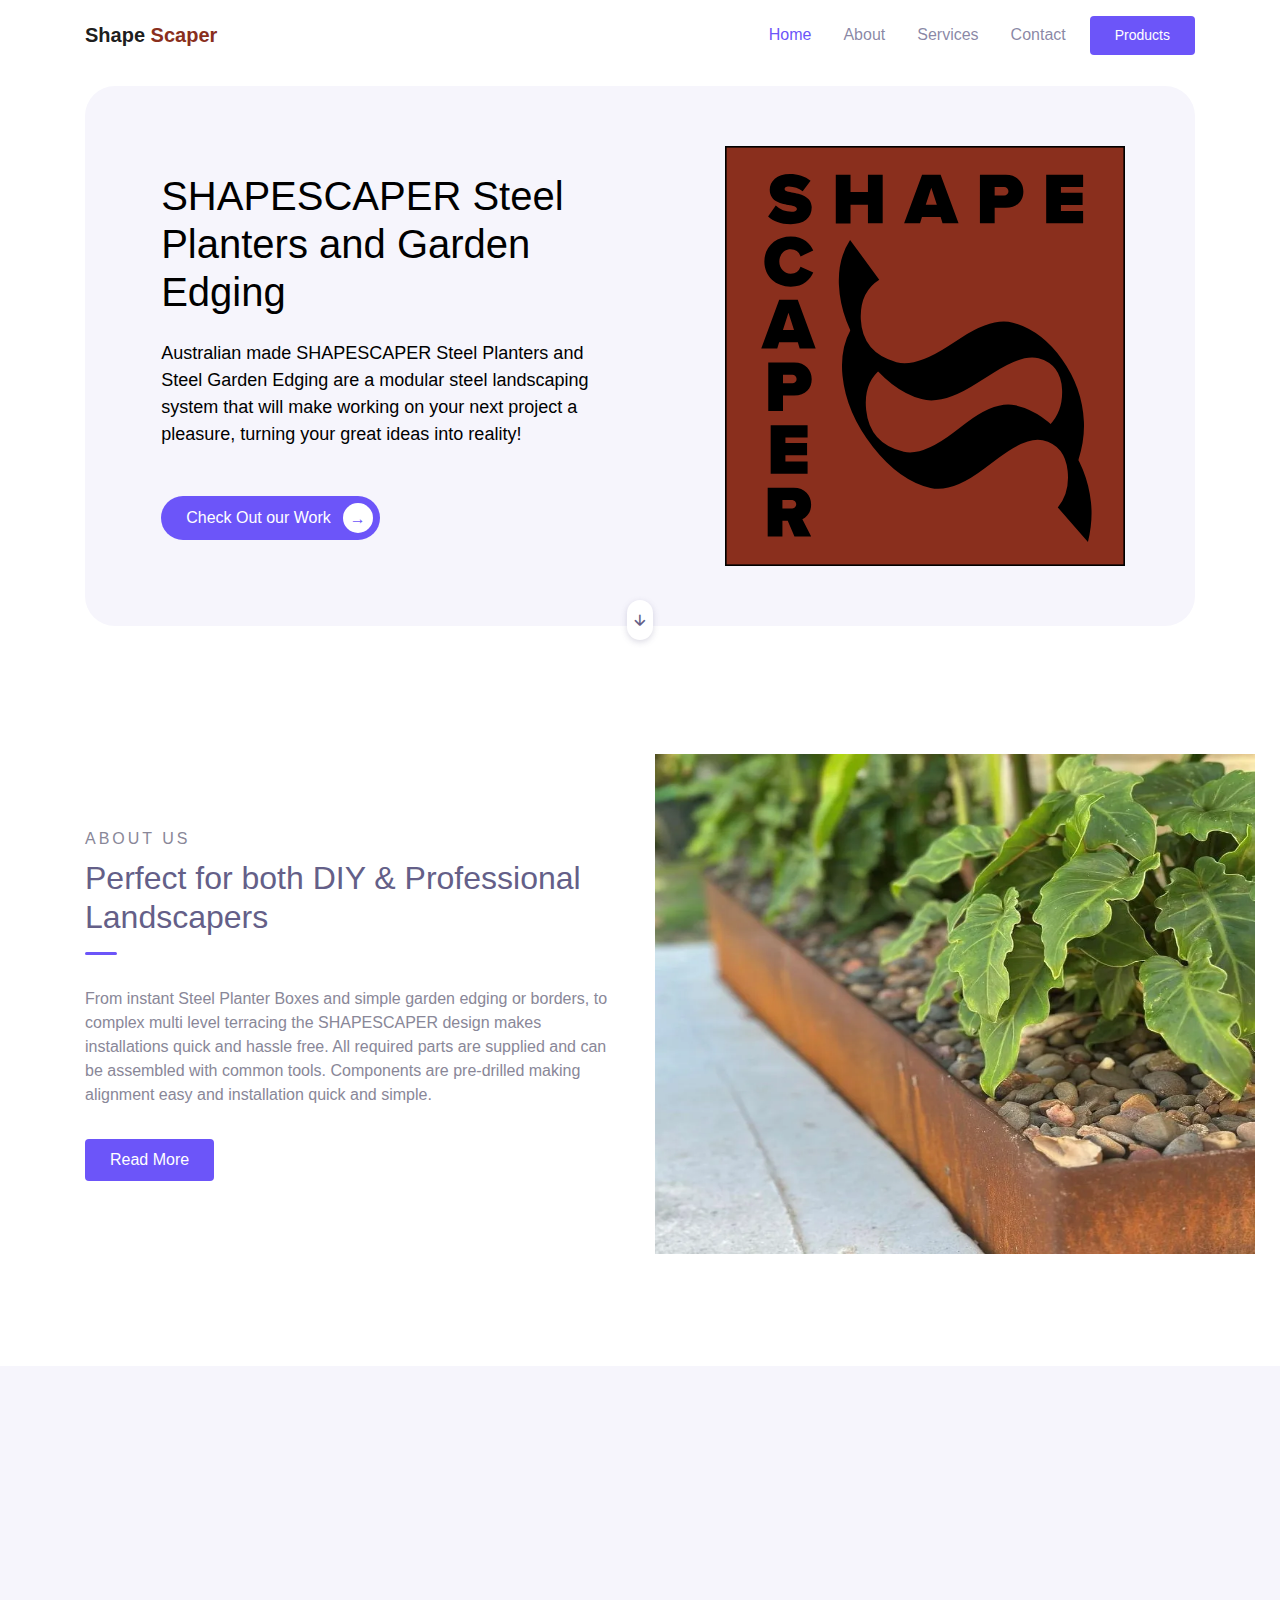
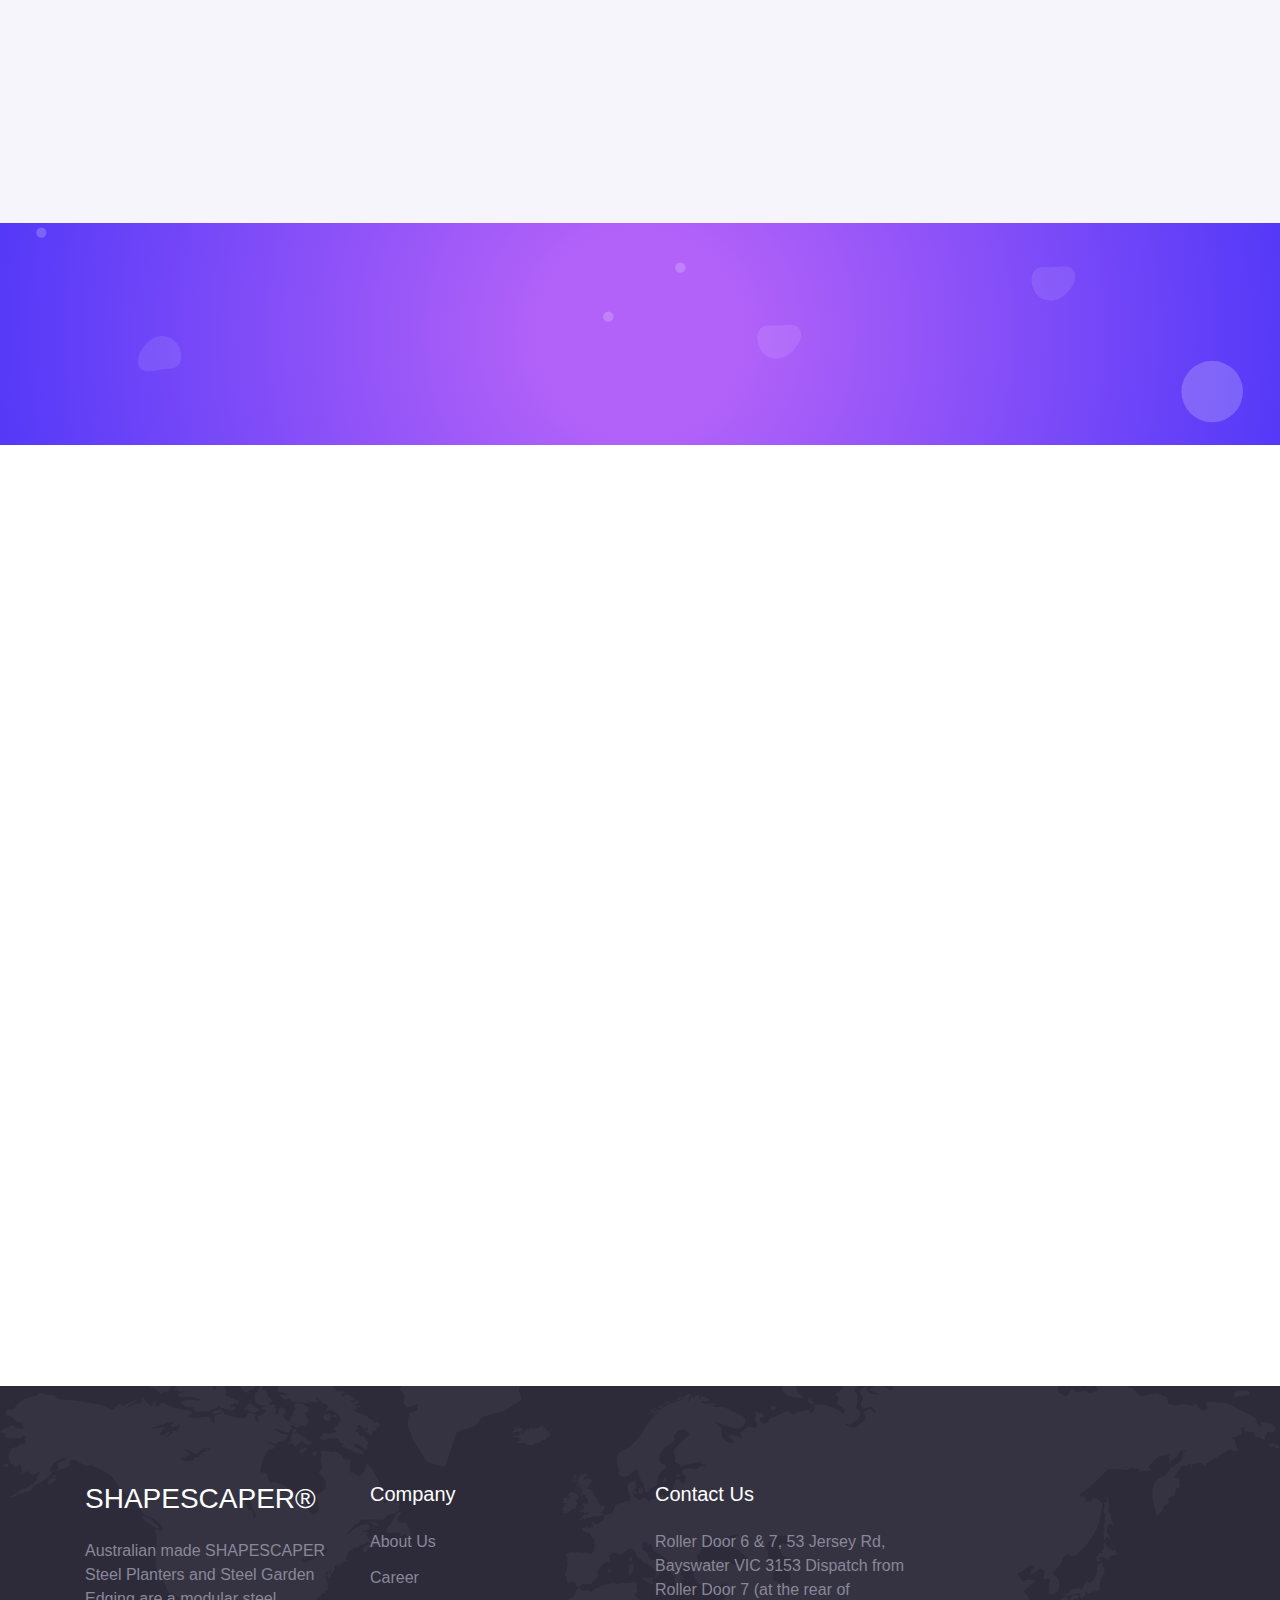
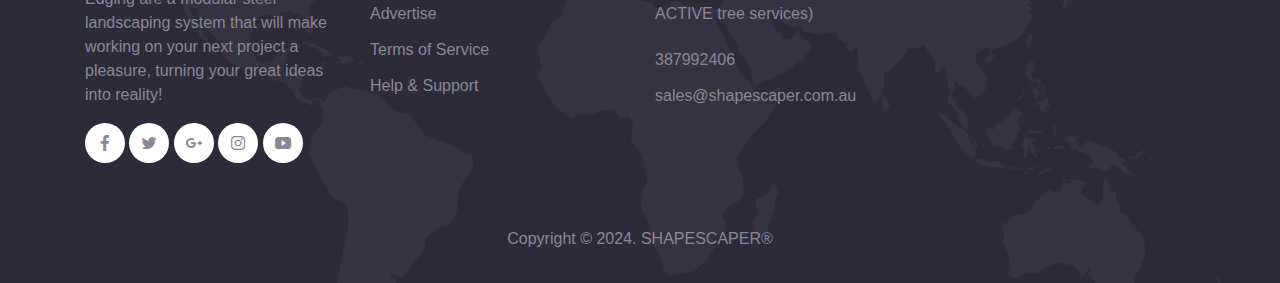
==== commit ad3e2591: "second commit" ====
--- a/html/index.html
+++ b/html/index.html
@@ -38,21 +38,21 @@
             <li class="nav-item active">
               <a class="nav-link" href="index.html">Home</a>
             </li>
+            <li class="nav-item">
+              <a class="nav-link" href="#">About</a>
+            </li>
             <!-- <li class="nav-item">
-              <a class="nav-link" href="about.html">About</a>
+              <a class="nav-link" href="#">Product</a>
+            </li> -->
+            <li class="nav-item">
+              <a class="nav-link" href="#">Services</a>
             </li>
             <li class="nav-item">
-              <a class="nav-link" href="service.html">Services</a>
+              <a class="nav-link" href="#">Contact</a>
             </li>
             <li class="nav-item">
-              <a class="nav-link" href="blog.html">Blog</a>
+              <a class="btn btn-primary ml-lg-2" href="#">Products</a>
             </li>
-            <li class="nav-item">
-              <a class="nav-link" href="contact.html">Contact</a>
-            </li>
-            <li class="nav-item">
-              <a class="btn btn-primary ml-lg-2" href="#">Free Analytics</a>
-            </li> -->
           </ul>
         </div>
 
